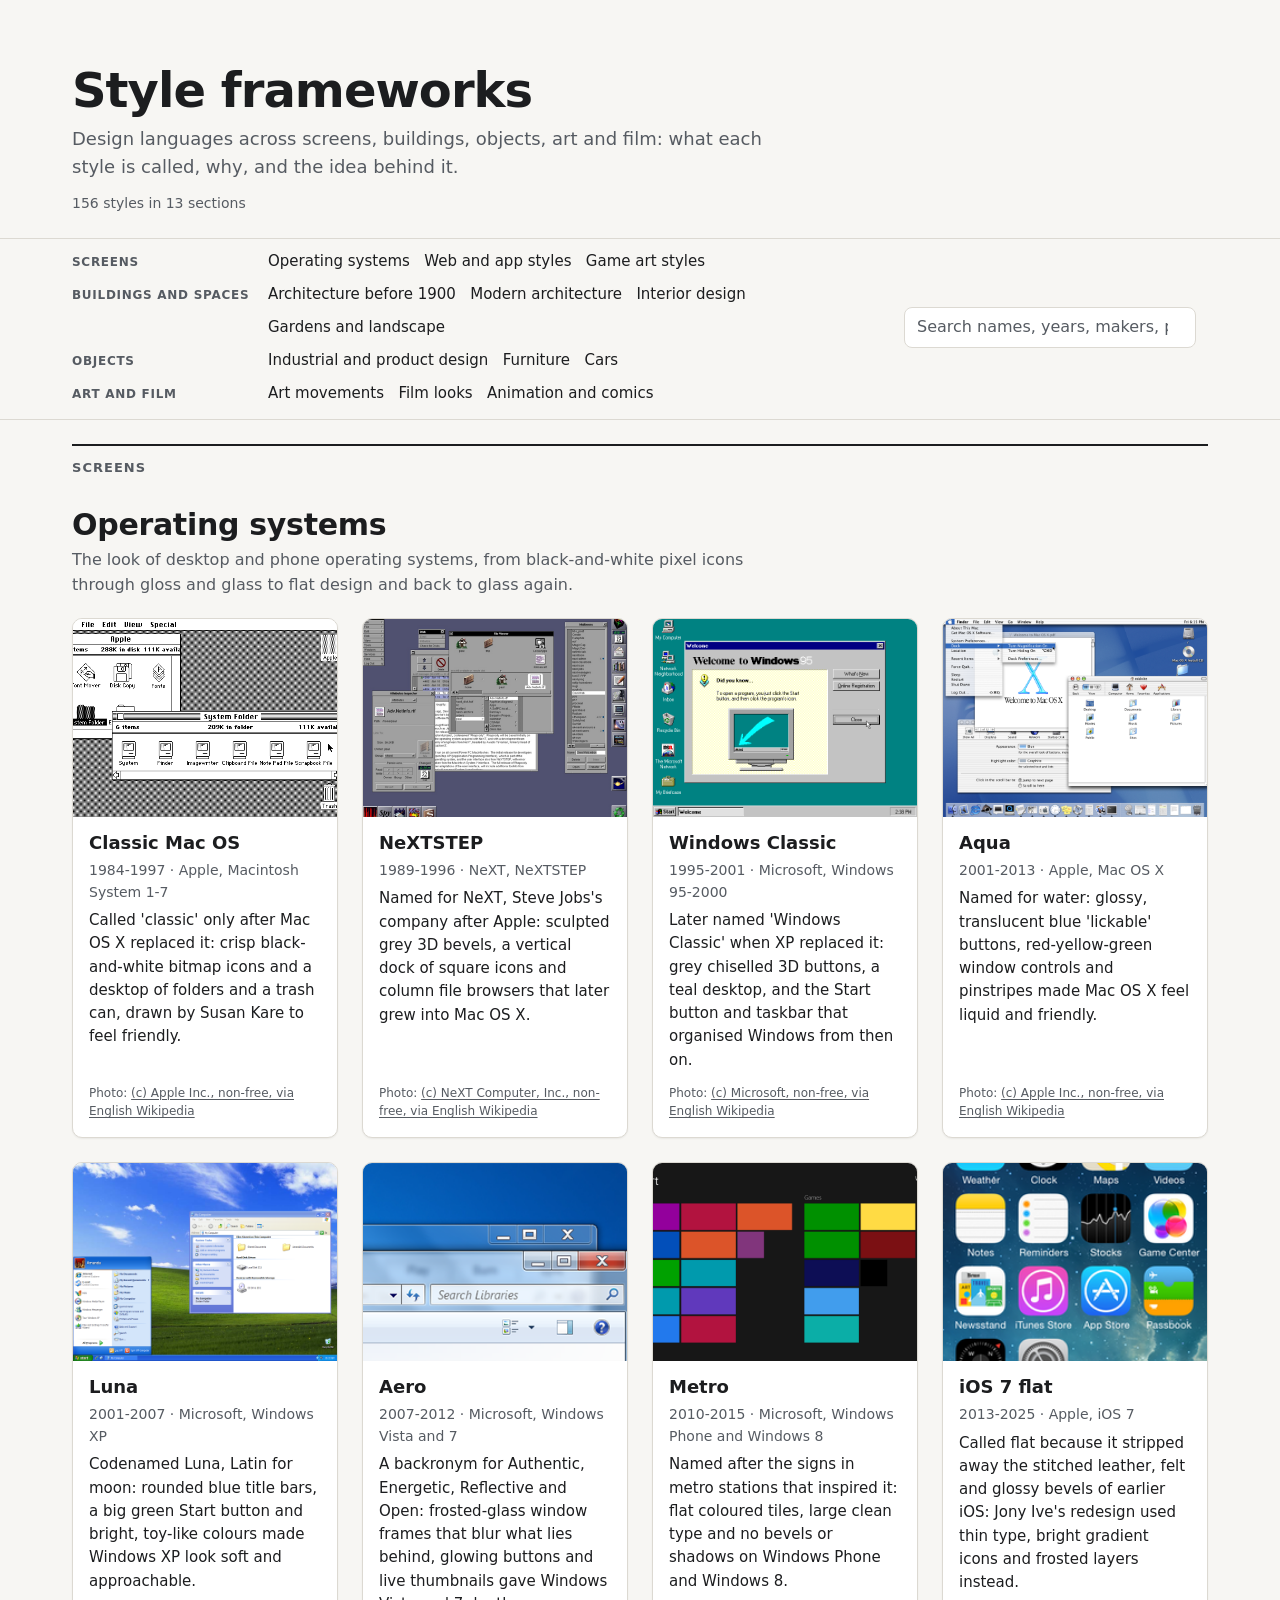
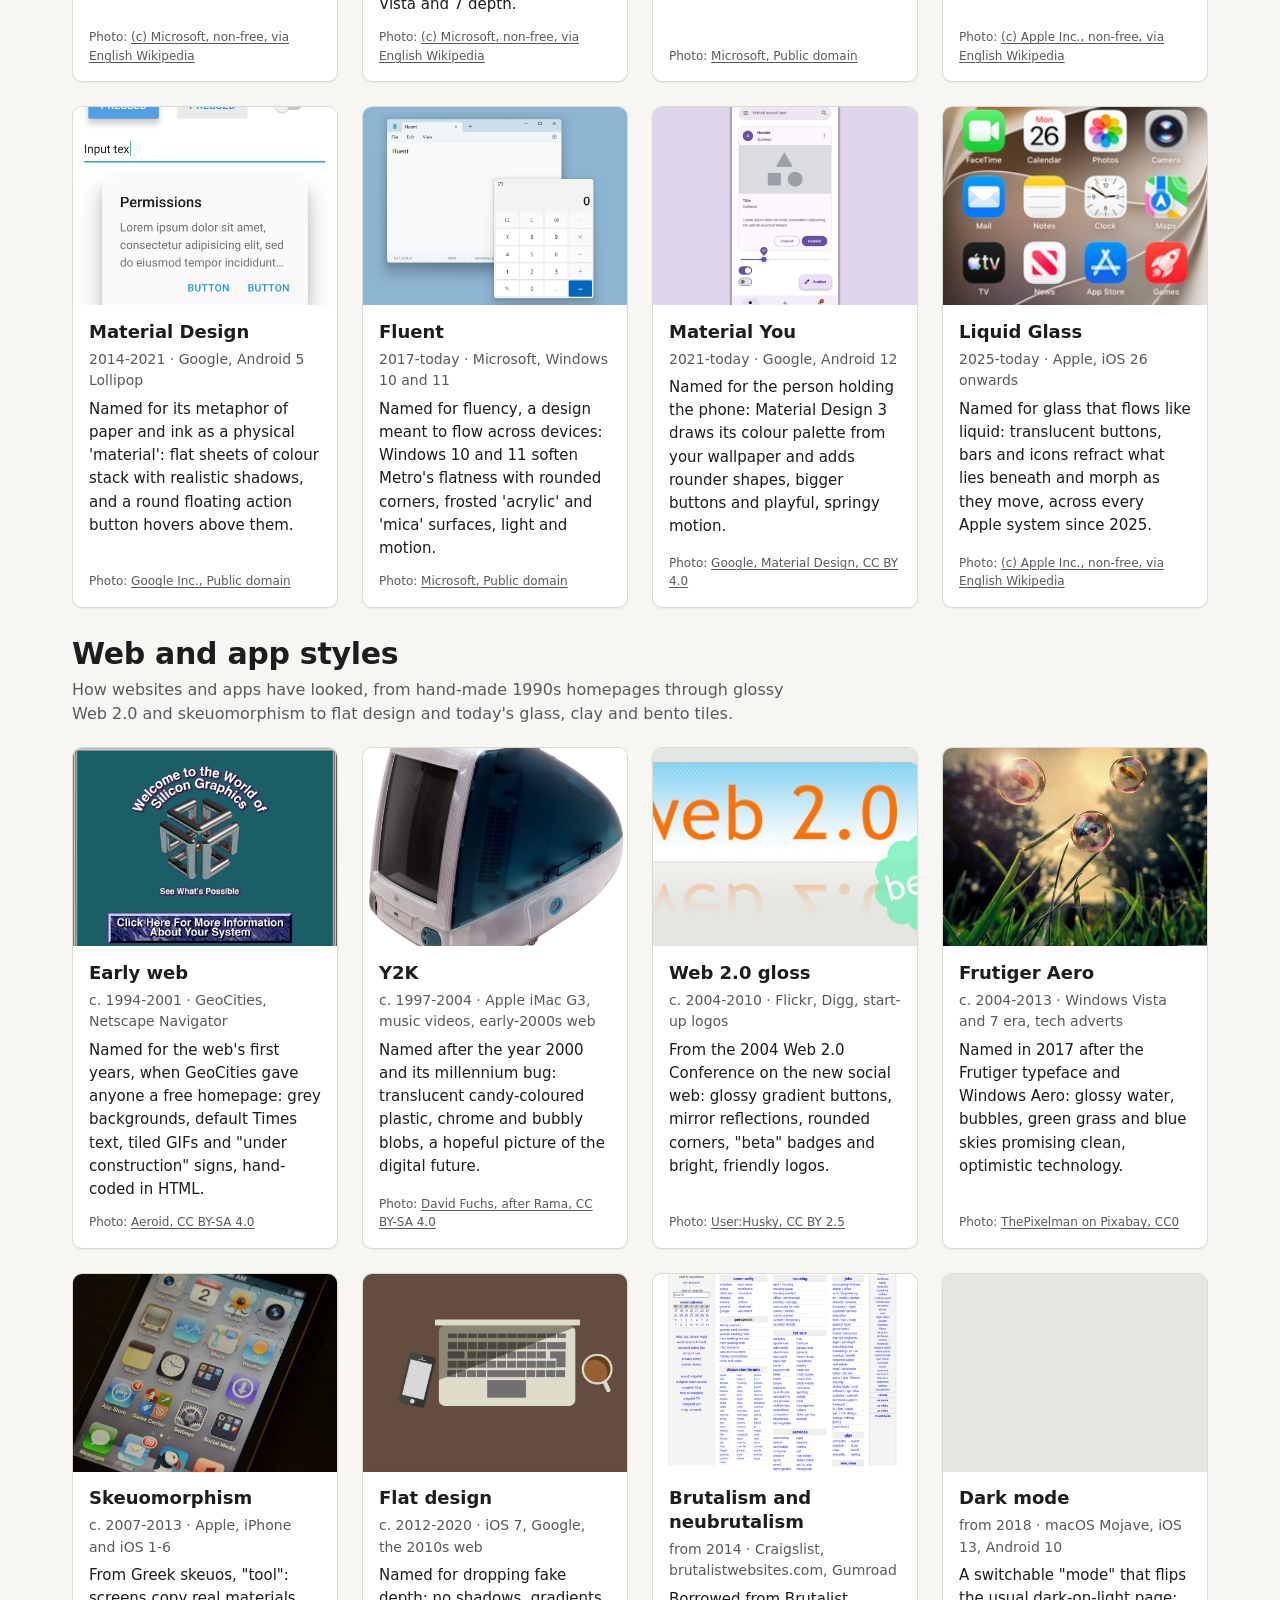
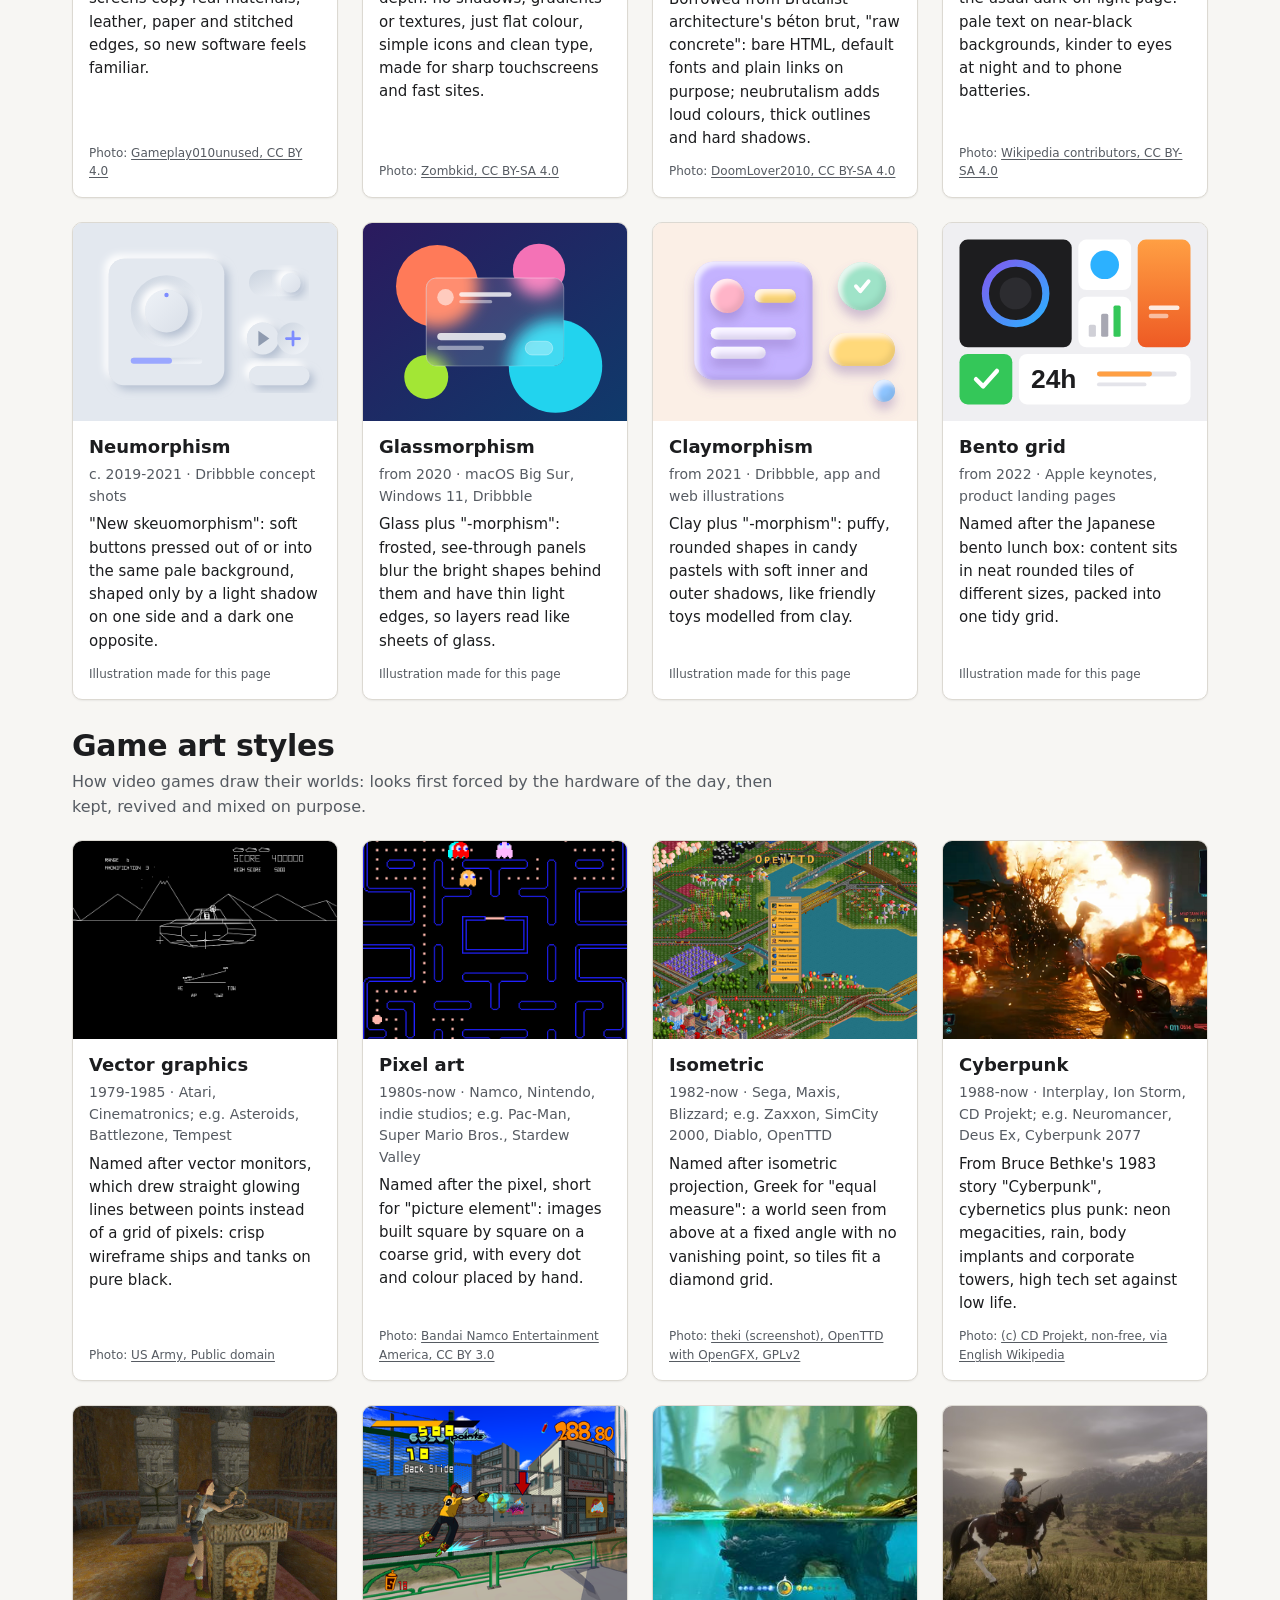
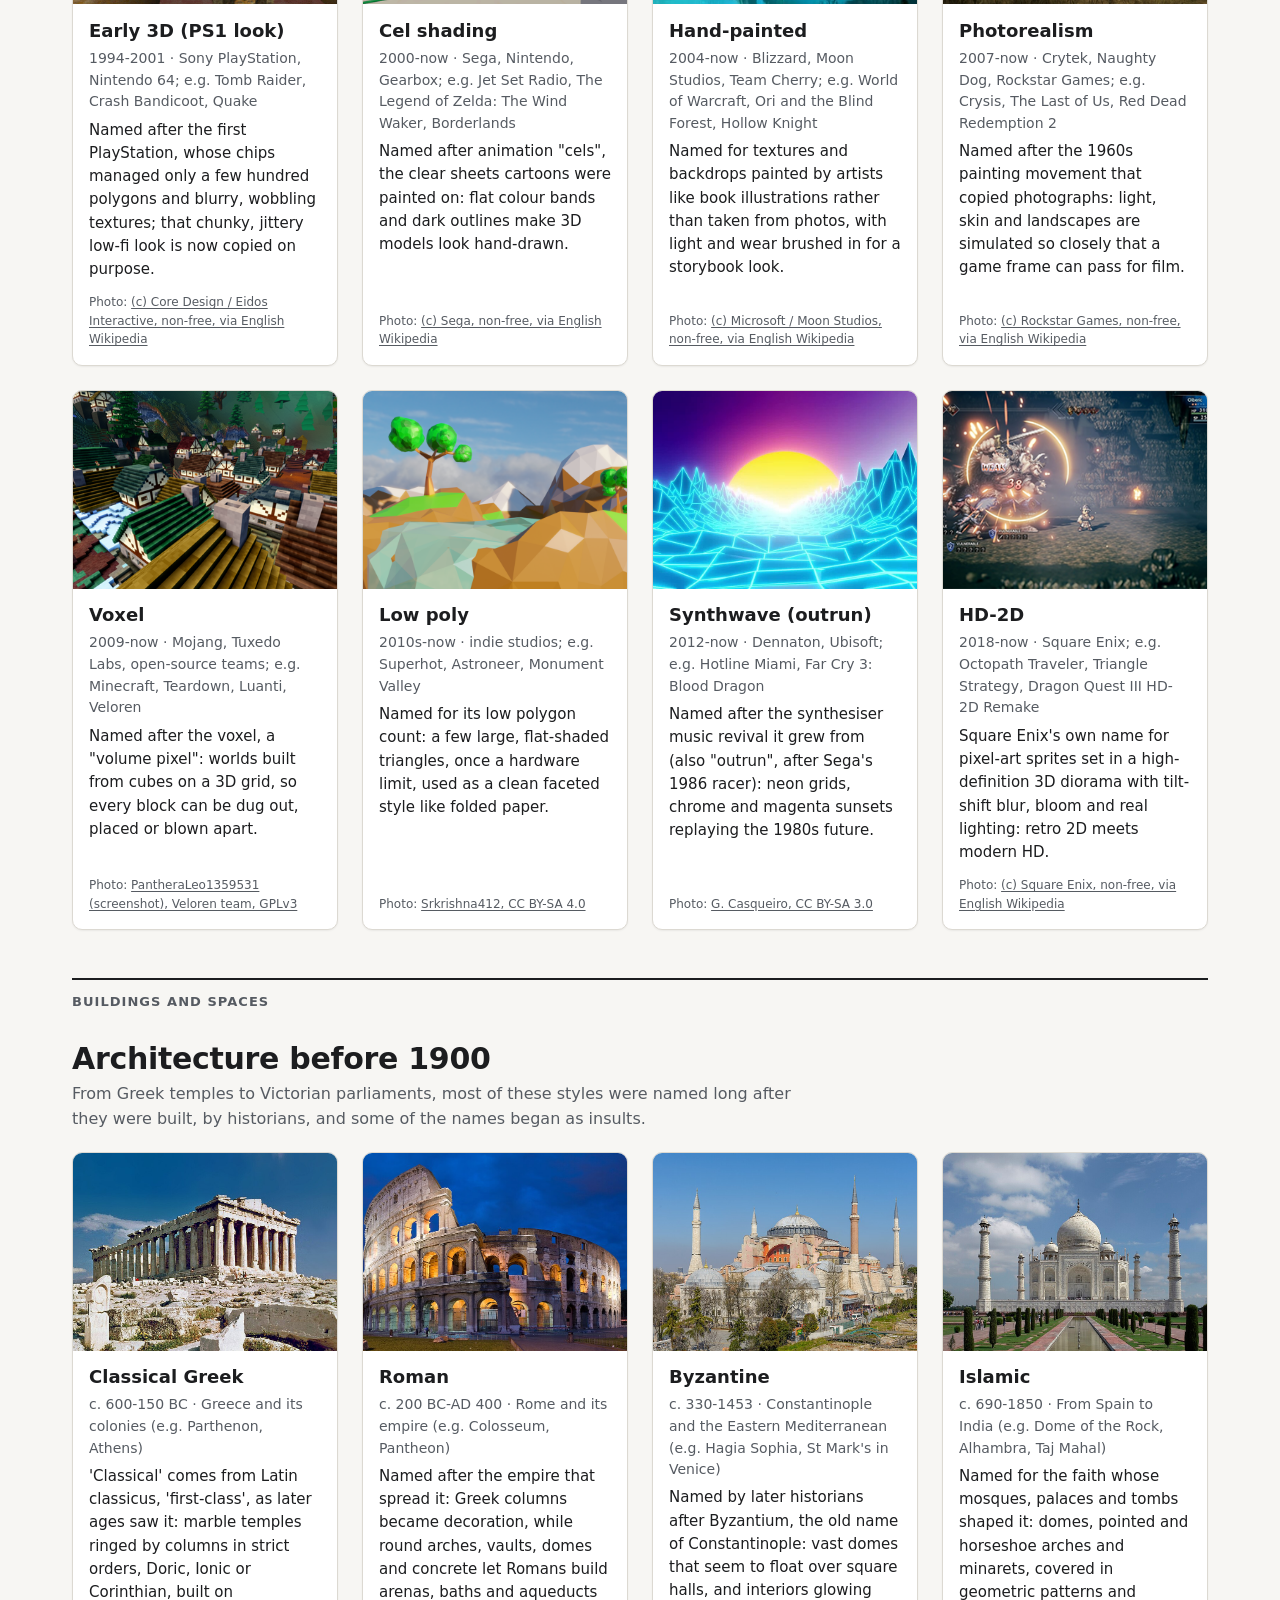
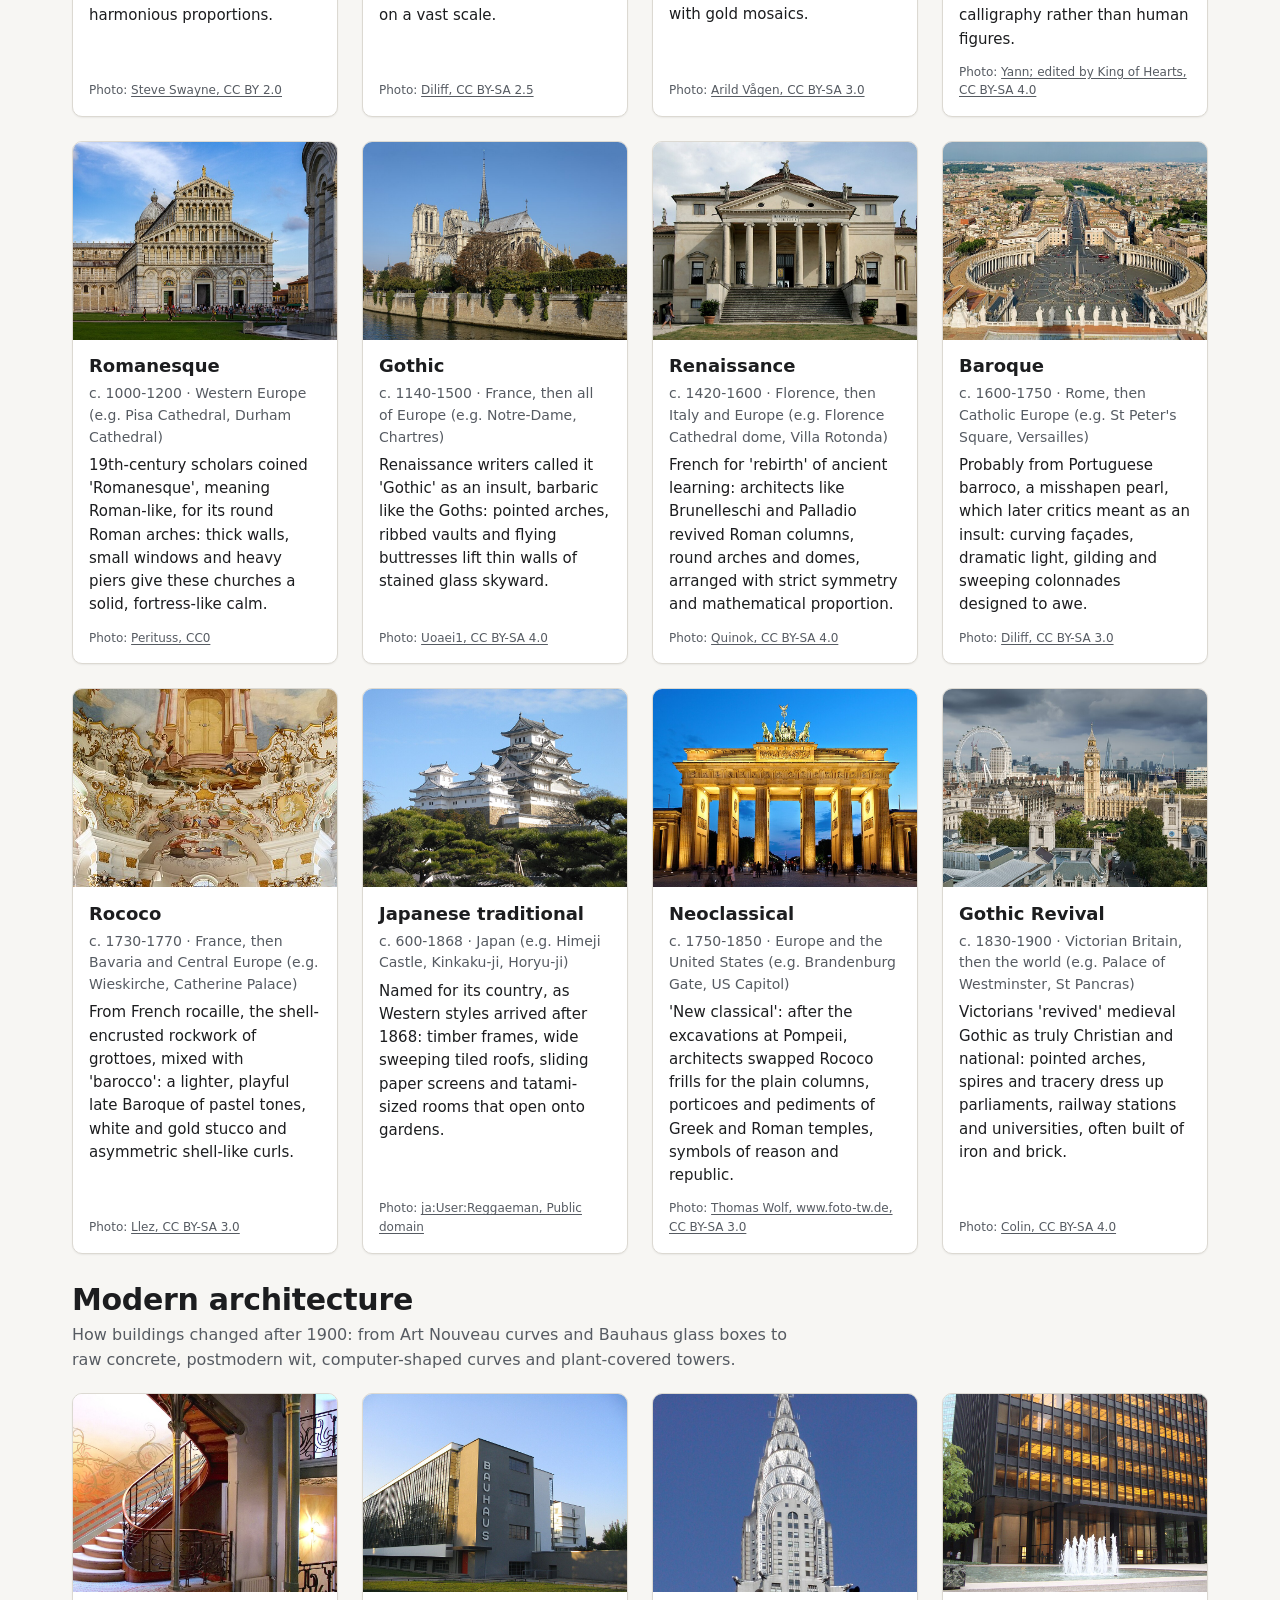
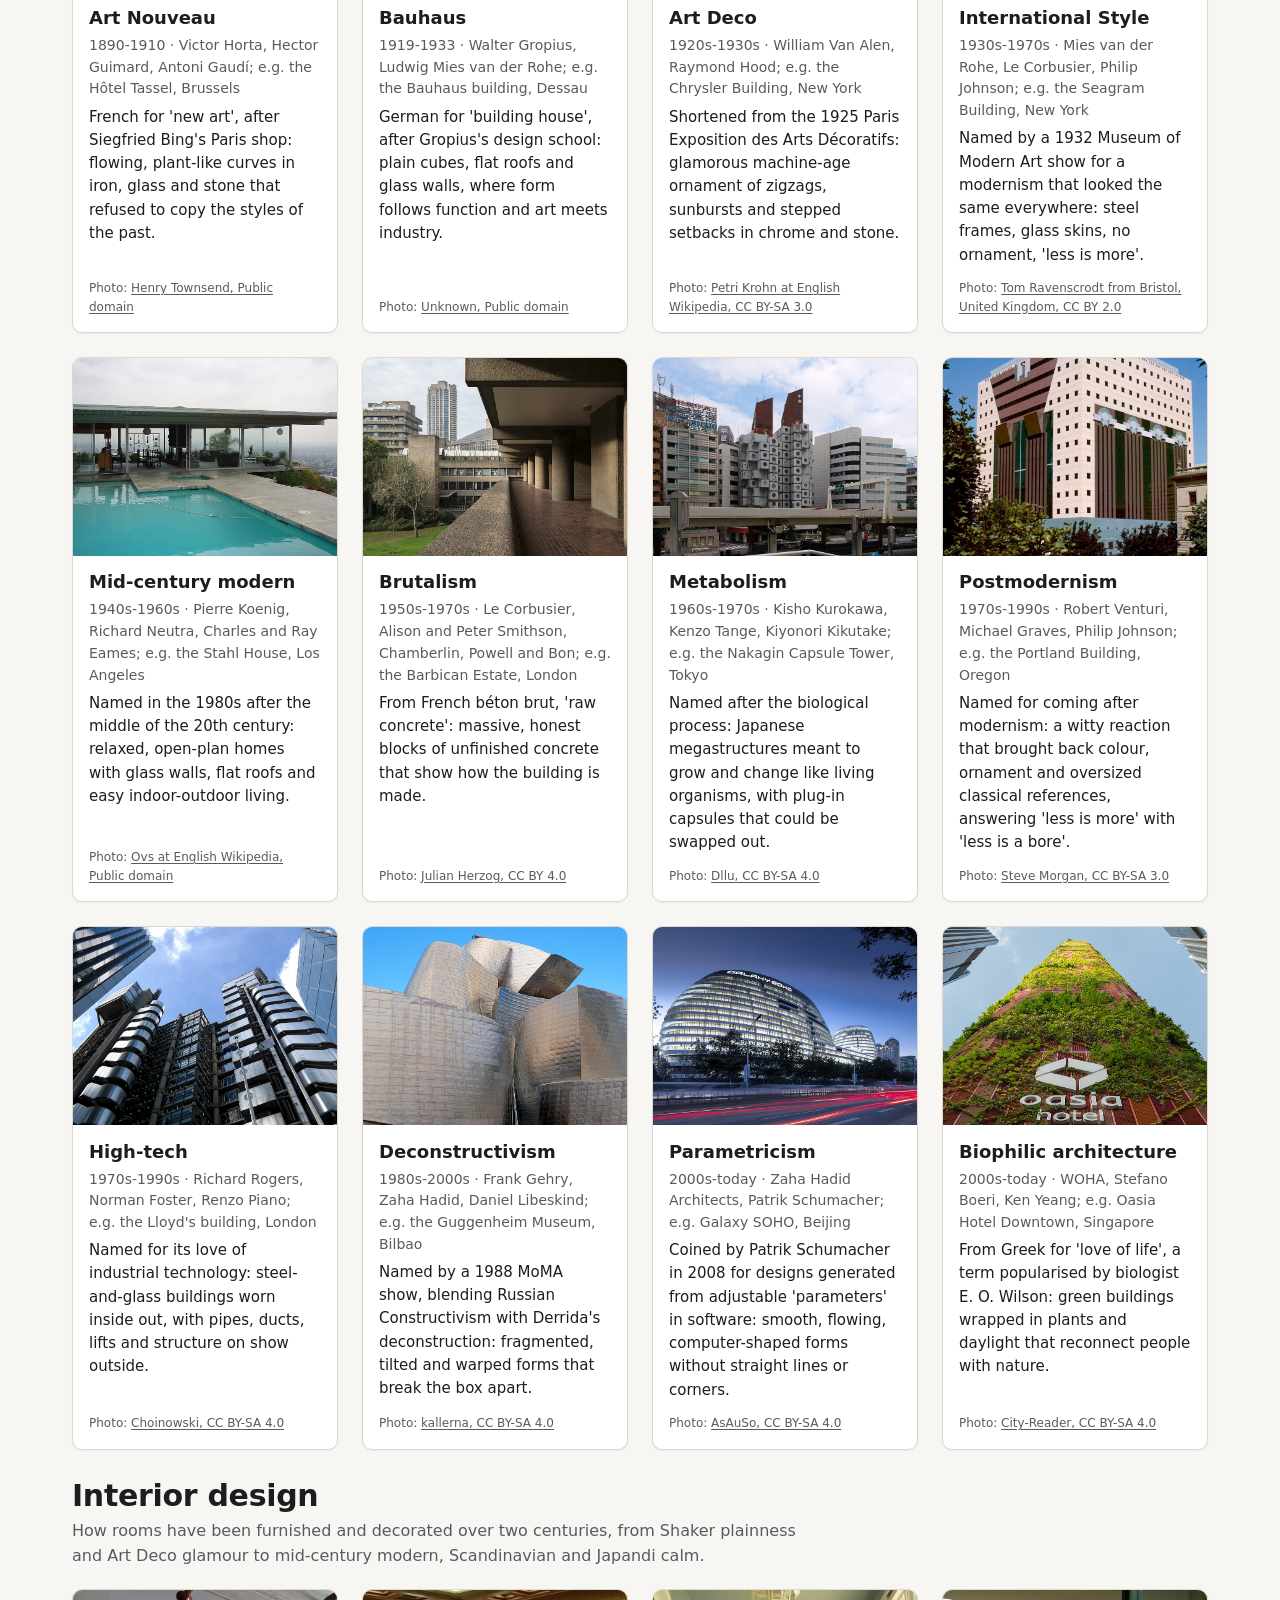
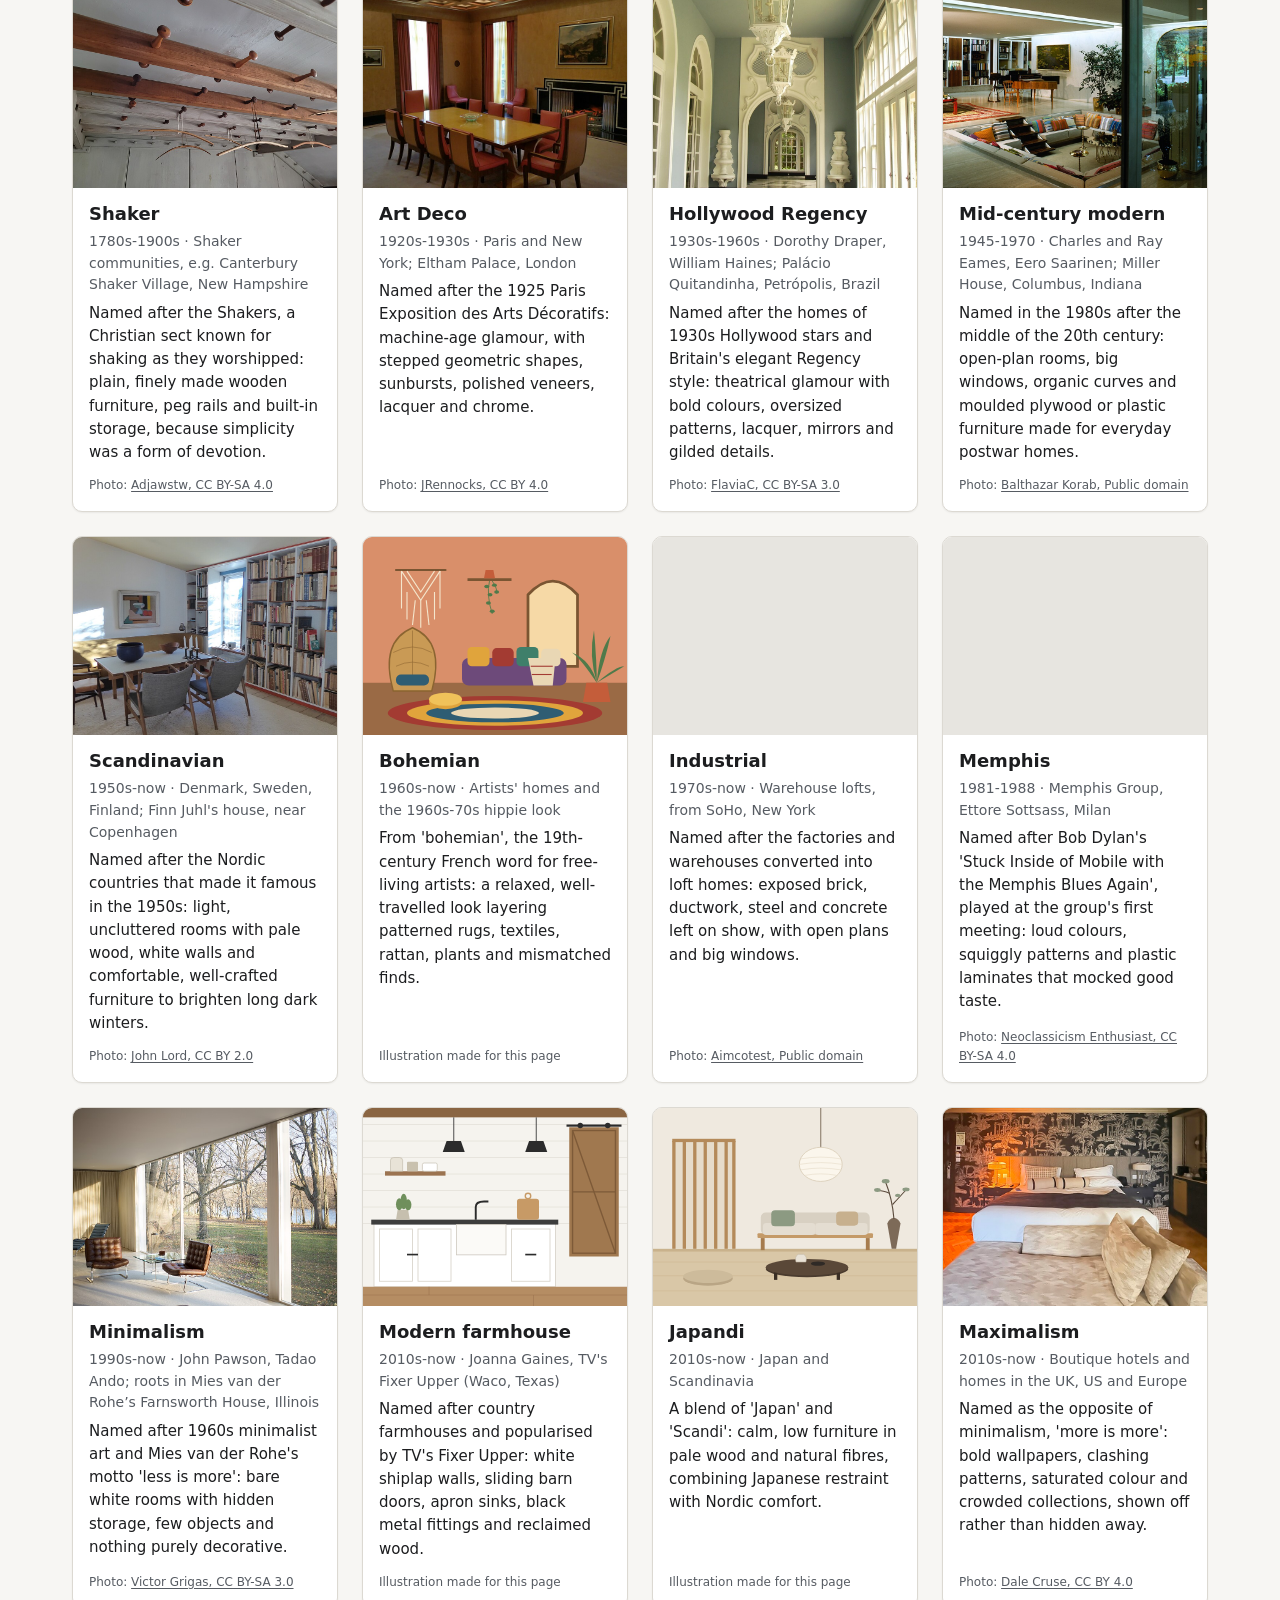
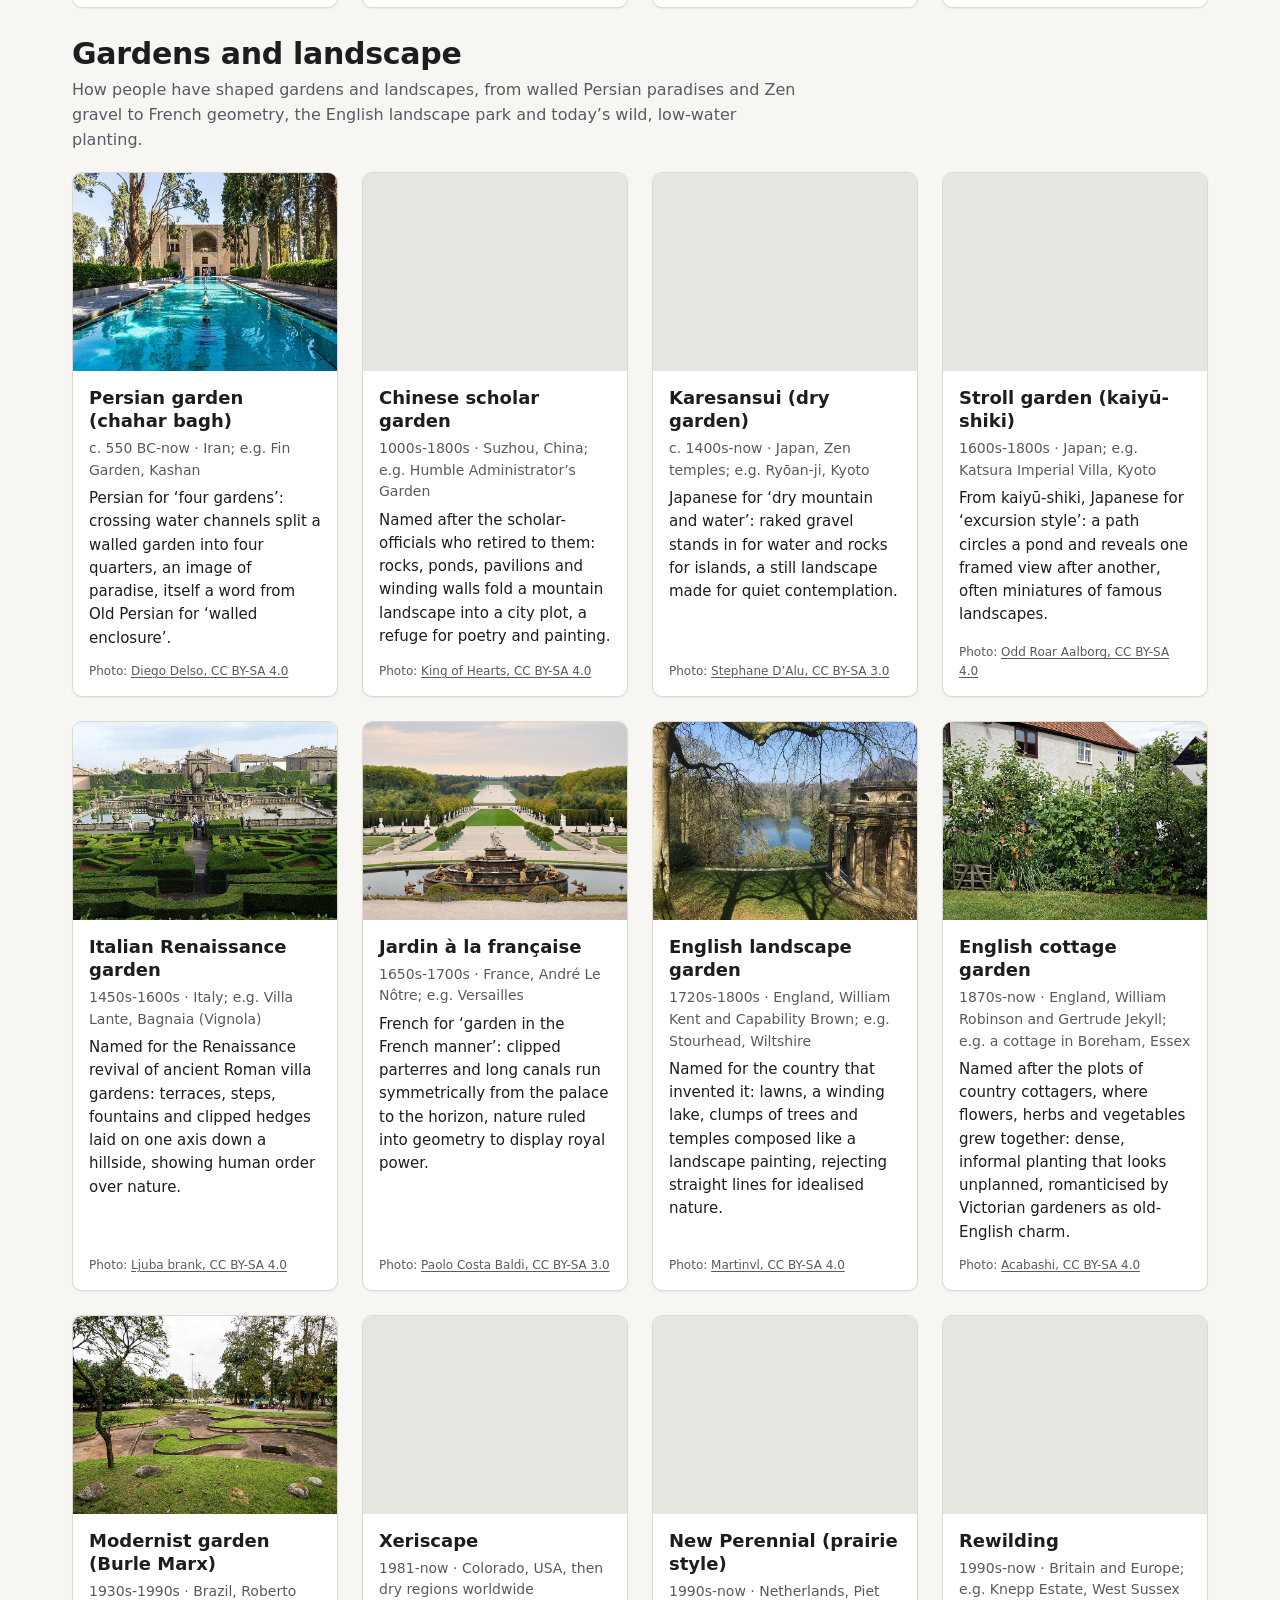
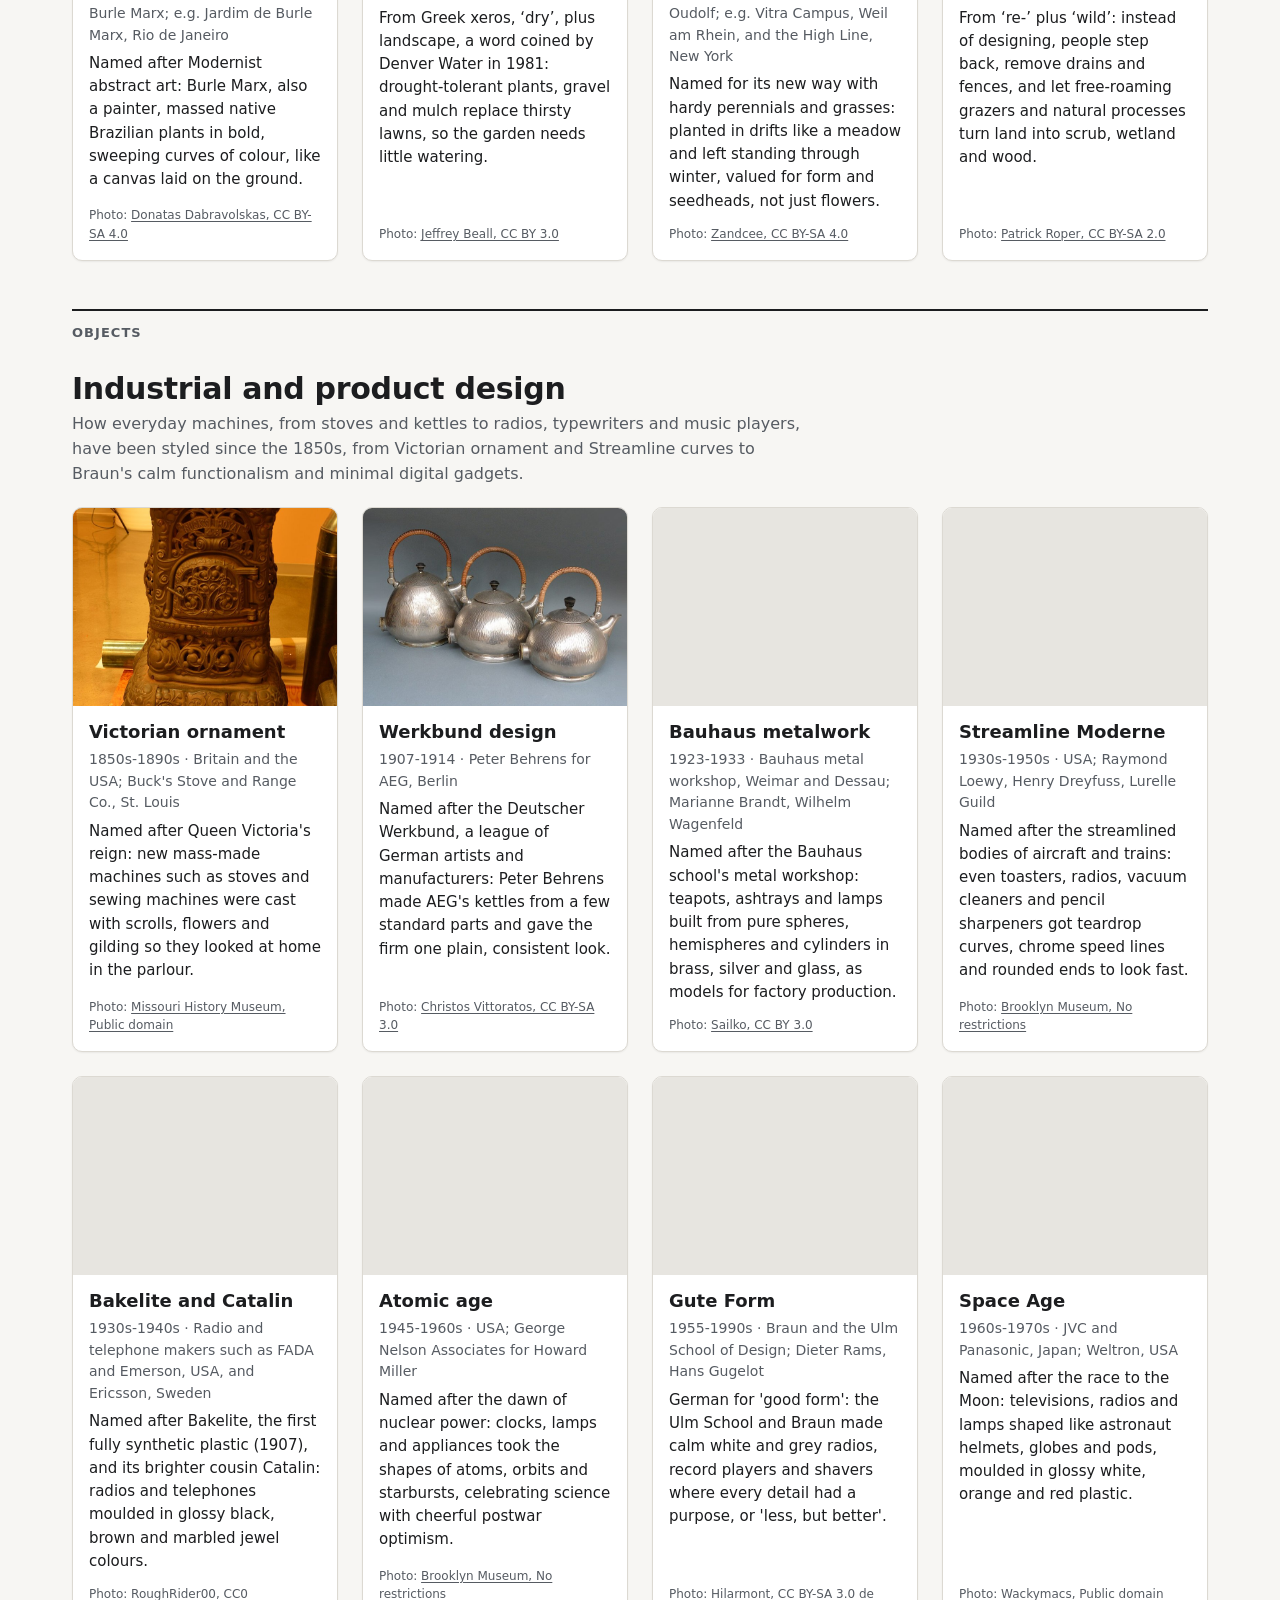
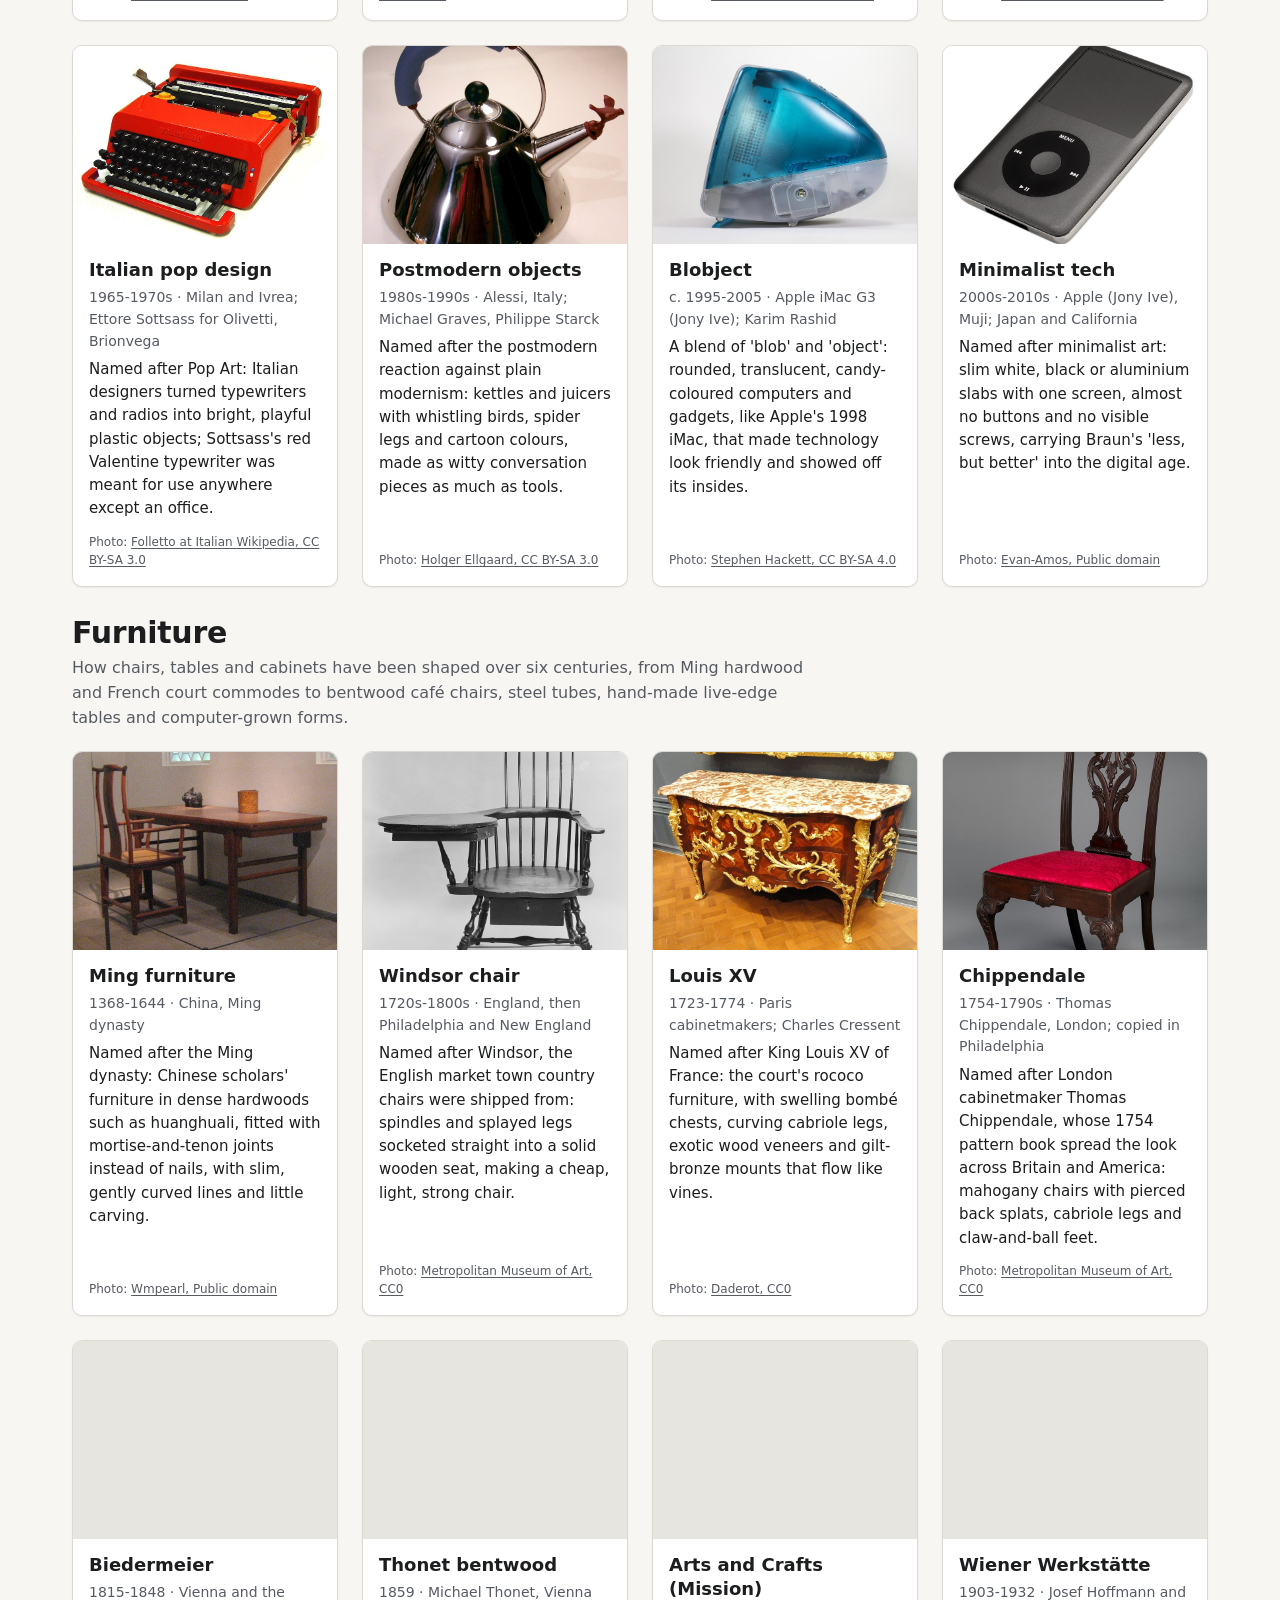
==== index.html @ 6f3d4507 "Set up the design framework site for GitHub Pages Rename the page to index.html, fix paths left over" ====
<!doctype html>
<!--
  Style frameworks: the Design framework site, showing design styles and design
  languages across screens, buildings, objects, art and film (what each is called,
  why, and the idea). A static page with no build; it also works from file://.

  - Sections: data/<id>.js (format documented at the top of style-frameworks.js)
  - Images:   img/<id>/
  - Helper:   tools/get_image.py (search and download Wikimedia images)
-->
<html lang="en">
<head>
  <meta charset="utf-8">
  <meta name="viewport" content="width=device-width, initial-scale=1">
  <meta name="color-scheme" content="light dark">
  <meta name="robots" content="noindex">
  <title>Style frameworks</title>
  <link rel="icon" href="data:,">
  <link rel="stylesheet" href="style-frameworks.css">
</head>
<body>
  <a class="skip" href="#main">Skip to the styles</a>

  <header class="page-head wrap">
    <h1>Style frameworks</h1>
    <p class="intro">Design languages across screens, buildings, objects, art and film: what each style is called, why, and the idea behind it.</p>
    <p class="count" id="count">Loading styles…</p>
  </header>

  <div class="bar" id="bar">
    <div class="bar-inner wrap">
      <nav class="menu" id="menu" aria-label="Sections"></nav>
      <div class="search" role="search">
        <label class="visually-hidden" for="q">Search styles</label>
        <input type="search" id="q" placeholder="Search names, years, makers, places…" autocomplete="off" spellcheck="false">
        <output id="matches" for="q" aria-live="polite"></output>
      </div>
    </div>
  </div>

  <main id="main" class="wrap" tabindex="-1">
    <noscript><p class="note">This page needs JavaScript to show the styles.</p></noscript>
  </main>

  <footer class="page-foot wrap">
    <p>Photos come from Wikimedia Commons and English Wikipedia and are credited on each card. Non-free screenshots are used here for research only.</p>
  </footer>

  <dialog class="viewer" id="viewer" aria-labelledby="viewer-caption">
    <button type="button" class="viewer-close" id="viewer-close" aria-label="Close">&times;</button>
    <figure>
      <img id="viewer-img" alt="">
      <figcaption>
        <p id="viewer-caption"></p>
        <div id="viewer-credit"></div>
      </figcaption>
    </figure>
  </dialog>

  <!-- One file per section (plain script tags, so the page also works from file://). -->
  <script src="data/os.js"></script>
  <script src="data/web.js"></script>
  <script src="data/games.js"></script>
  <script src="data/architecture-historic.js"></script>
  <script src="data/architecture-modern.js"></script>
  <script src="data/interiors.js"></script>
  <script src="data/gardens.js"></script>
  <script src="data/products.js"></script>
  <script src="data/furniture.js"></script>
  <script src="data/cars.js"></script>
  <script src="data/art.js"></script>
  <script src="data/film.js"></script>
  <script src="data/animation.js"></script>
  <script src="style-frameworks.js"></script>
</body>
</html>
---- style-frameworks.css ----
/* Style frameworks: styles for the Design framework site (index.html). */

:root {
  color-scheme: light dark;
  --bg: #f7f6f3;
  --surface: #ffffff;
  --text: #1c1d1f;
  --muted: #565b62;
  --border: #dcd9d2;
  --rule: #1c1d1f;
  --accent: #1d5ba8;
  --focus: #1d5ba8;
  --tile: #e7e5e0;
  --tile-text: #4b5057;
  --bar-bg: rgb(247 246 243 / 0.95);
  --backdrop: rgb(0 0 0 / 0.72);
  --shadow: 0 1px 2px rgb(0 0 0 / 0.06);
  --radius: 10px;
  --max: 75rem;
  --gutter: 1rem;
  --font: system-ui, -apple-system, "Segoe UI", Roboto, "Helvetica Neue", Arial, sans-serif;
}

@media (prefers-color-scheme: dark) {
  :root {
    --bg: #131416;
    --surface: #1c1e21;
    --text: #ecebe7;
    --muted: #a8adb4;
    --border: #33363b;
    --rule: #ecebe7;
    --accent: #8fb9f0;
    --focus: #8fb9f0;
    --tile: #2a2d31;
    --tile-text: #c3c7cc;
    --bar-bg: rgb(19 20 22 / 0.95);
    --backdrop: rgb(0 0 0 / 0.8);
    --shadow: none;
  }
}

@media (min-width: 40rem) {
  :root { --gutter: 2rem; }
}

*, *::before, *::after { box-sizing: border-box; }
[hidden] { display: none !important; }

html { -webkit-text-size-adjust: 100%; text-size-adjust: 100%; }

body {
  margin: 0;
  background: var(--bg);
  color: var(--text);
  font: 1rem/1.55 var(--font);
}

img { max-width: 100%; }

a { color: var(--accent); text-underline-offset: 0.15em; }

:focus-visible {
  outline: 3px solid var(--focus);
  outline-offset: 2px;
}

.visually-hidden {
  position: absolute;
  width: 1px;
  height: 1px;
  overflow: hidden;
  clip-path: inset(50%);
  white-space: nowrap;
}

.skip {
  position: absolute;
  left: var(--gutter);
  top: -4rem;
  z-index: 20;
  padding: 0.5rem 0.75rem;
  background: var(--surface);
  border: 1px solid var(--border);
  border-radius: 6px;
}
.skip:focus { top: 0.5rem; }

.wrap {
  max-width: var(--max);
  margin-inline: auto;
  padding-inline: var(--gutter);
}

/* Header */

.page-head { padding-block: clamp(2rem, 6vw, 4rem) 1.5rem; }

.page-head h1 {
  margin: 0 0 0.5rem;
  font-size: clamp(2rem, 5vw, 3rem);
  line-height: 1.1;
  letter-spacing: -0.02em;
}

.intro {
  max-width: 40em;
  margin: 0 0 0.75rem;
  font-size: 1.125rem;
  color: var(--muted);
}

.count {
  margin: 0;
  font-size: 0.875rem;
  color: var(--muted);
  font-variant-numeric: tabular-nums;
}

/* Sticky bar: menu + search */

.bar {
  position: sticky;
  top: 0;
  z-index: 10;
  background: var(--bar-bg);
  border-block: 1px solid var(--border);
}

.bar-inner {
  display: flex;
  flex-wrap: wrap;
  align-items: center;
  gap: 0.35rem 2rem;
  padding-block: 0.4rem 0.6rem;
}

/* Phones: one row that scrolls sideways inside itself. */
.menu {
  flex: 1 1 100%;
  min-width: 0;
  display: flex;
  gap: 1.5rem;
  overflow-x: auto;
  white-space: nowrap;
  scrollbar-width: thin;
}

.menu-group {
  display: flex;
  align-items: baseline;
  gap: 0.75rem;
  flex: none;
}

.menu-label {
  font-size: 0.75rem;
  font-weight: 650;
  letter-spacing: 0.06em;
  text-transform: uppercase;
  color: var(--muted);
}

.menu ul {
  display: flex;
  gap: 0 0.9rem;
  margin: 0;
  padding: 0;
  list-style: none;
}

.menu a {
  display: inline-block;
  padding-block: 0.3rem;
  color: var(--text);
  text-decoration: none;
  font-size: 0.9375rem;
}
.menu a:hover { color: var(--accent); text-decoration: underline; }

.search {
  flex: 1 1 100%;
  display: flex;
  align-items: center;
  gap: 0.75rem;
}

.search input {
  flex: 1 1 auto;
  min-width: 0;
  max-width: 28rem;
  padding: 0.45rem 0.75rem;
  font: inherit;
  color: var(--text);
  background: var(--surface);
  border: 1px solid var(--border);
  border-radius: 8px;
}
.search input::placeholder { color: var(--muted); opacity: 1; }

#matches {
  font-size: 0.875rem;
  color: var(--muted);
  white-space: nowrap;
  font-variant-numeric: tabular-nums;
}

/* Wide screens: groups stacked on the left, search on the right. */
@media (min-width: 64rem) {
  .bar-inner { flex-wrap: nowrap; }
  .menu {
    flex: 1 1 auto;
    flex-direction: column;
    gap: 0;
    overflow: visible;
    white-space: normal;
  }
  .menu-group {
    display: grid;
    grid-template-columns: 11.5rem 1fr;
    flex: initial;
  }
  .menu ul { flex-wrap: wrap; }
  .search { flex: 0 0 19rem; }
}

/* Sections */

main { padding-bottom: 4rem; }
main:focus { outline: none; }

.group-title {
  margin: 3rem 0 0;
  padding-top: 0.75rem;
  border-top: 2px solid var(--rule);
  font-size: 0.8125rem;
  font-weight: 700;
  letter-spacing: 0.08em;
  text-transform: uppercase;
  color: var(--muted);
}
.group-title:first-of-type { margin-top: 1.5rem; }

.section {
  padding-top: 1.75rem;
  scroll-margin-top: calc(var(--bar-h, 6rem) + 0.5rem);
}

.section h2 {
  margin: 0 0 0.35rem;
  font-size: clamp(1.5rem, 3vw, 1.875rem);
  line-height: 1.2;
  letter-spacing: -0.01em;
}

.section-intro {
  max-width: 46em;
  margin: 0 0 1.25rem;
  color: var(--muted);
}

.grid {
  display: grid;
  grid-template-columns: repeat(auto-fill, minmax(min(100%, 16.5rem), 1fr));
  gap: 1.5rem;
}

.note {
  margin: 0;
  padding: 1rem 1.25rem;
  border: 1px dashed var(--border);
  border-radius: var(--radius);
  color: var(--muted);
}
.grid + .note { margin-top: 0; }

/* Footer */

.page-foot {
  padding-block: 1.5rem 3rem;
  border-top: 1px solid var(--border);
}
.page-foot p {
  max-width: 40em;
  margin: 0;
  font-size: 0.875rem;
  color: var(--muted);
}

/* Cards */

.card {
  display: flex;
  flex-direction: column;
  min-width: 0;
  background: var(--surface);
  border: 1px solid var(--border);
  border-radius: var(--radius);
  box-shadow: var(--shadow);
}

.photo,
.placeholder {
  display: block;
  width: 100%;
  aspect-ratio: 4 / 3;
  overflow: hidden;
  border-radius: calc(var(--radius) - 1px) calc(var(--radius) - 1px) 0 0;
  background: var(--tile);
}

.photo {
  padding: 0;
  border: 0;
  cursor: zoom-in;
}

.photo img {
  display: block;
  width: 100%;
  height: 100%;
  object-fit: cover;
  transition: transform 0.3s ease;
}
.photo:hover img { transform: scale(1.03); }

.placeholder {
  display: grid;
  place-items: center;
  padding: 1rem;
  text-align: center;
  font-size: 1.125rem;
  font-weight: 600;
  color: var(--tile-text);
}

.card-body {
  flex: 1;
  display: flex;
  flex-direction: column;
  gap: 0.35rem;
  padding: 0.9rem 1rem 1rem;
}

.card h3 {
  margin: 0;
  font-size: 1.125rem;
  line-height: 1.3;
}

.meta {
  margin: 0;
  font-size: 0.875rem;
  color: var(--muted);
}

.line {
  margin: 0;
  font-size: 0.9375rem;
}

.credit {
  margin: auto 0 0;
  padding-top: 0.4rem;
  font-size: 0.75rem;
  color: var(--muted);
  overflow-wrap: anywhere;
}
.credit a { color: inherit; }

/* Photo viewer */

.viewer {
  max-width: min(94vw, 75rem);
  max-height: 94vh;
  padding: 0;
  overflow: auto;
  color: var(--text);
  background: var(--surface);
  border: 0;
  border-radius: var(--radius);
  box-shadow: 0 10px 40px rgb(0 0 0 / 0.35);
}
.viewer::backdrop { background: var(--backdrop); }

.viewer figure {
  margin: 0;
  padding: 3.25rem 1rem 1rem;
}

.viewer img {
  display: block;
  width: auto;
  height: auto;
  max-width: 100%;
  max-height: calc(94vh - 10rem);
  margin-inline: auto;
}

.viewer figcaption {
  max-width: 48rem;
  margin-top: 0.75rem;
}
.viewer figcaption p { margin: 0; font-size: 0.9375rem; }
.viewer .credit { margin-top: 0.35rem; }

.viewer-close {
  position: absolute;
  top: 0.5rem;
  right: 0.5rem;
  width: 2.5rem;
  height: 2.5rem;
  padding: 0;
  font: 1.5rem/1 var(--font);
  color: var(--text);
  background: var(--surface);
  border: 1px solid var(--border);
  border-radius: 50%;
  cursor: pointer;
}
.viewer-close:hover { background: var(--tile); }

@media (prefers-reduced-motion: reduce) {
  .photo img { transition: none; }
}
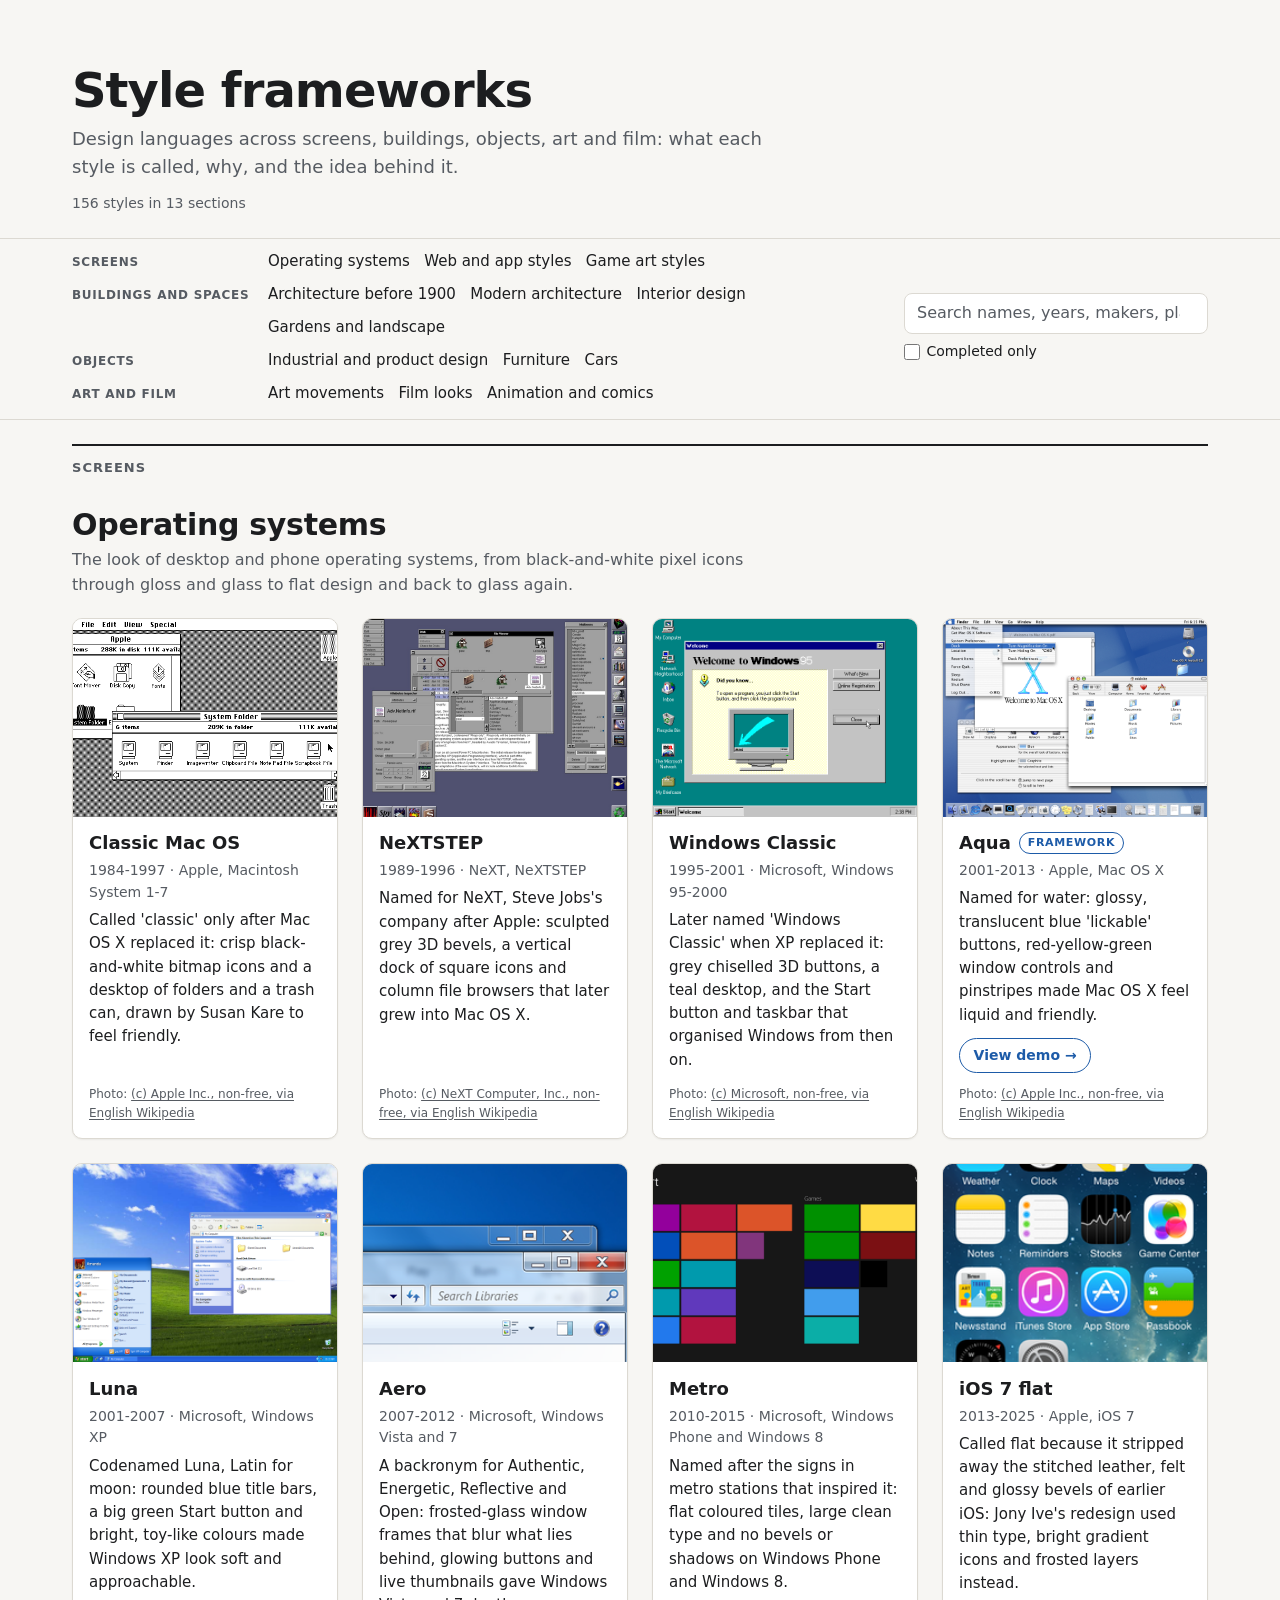
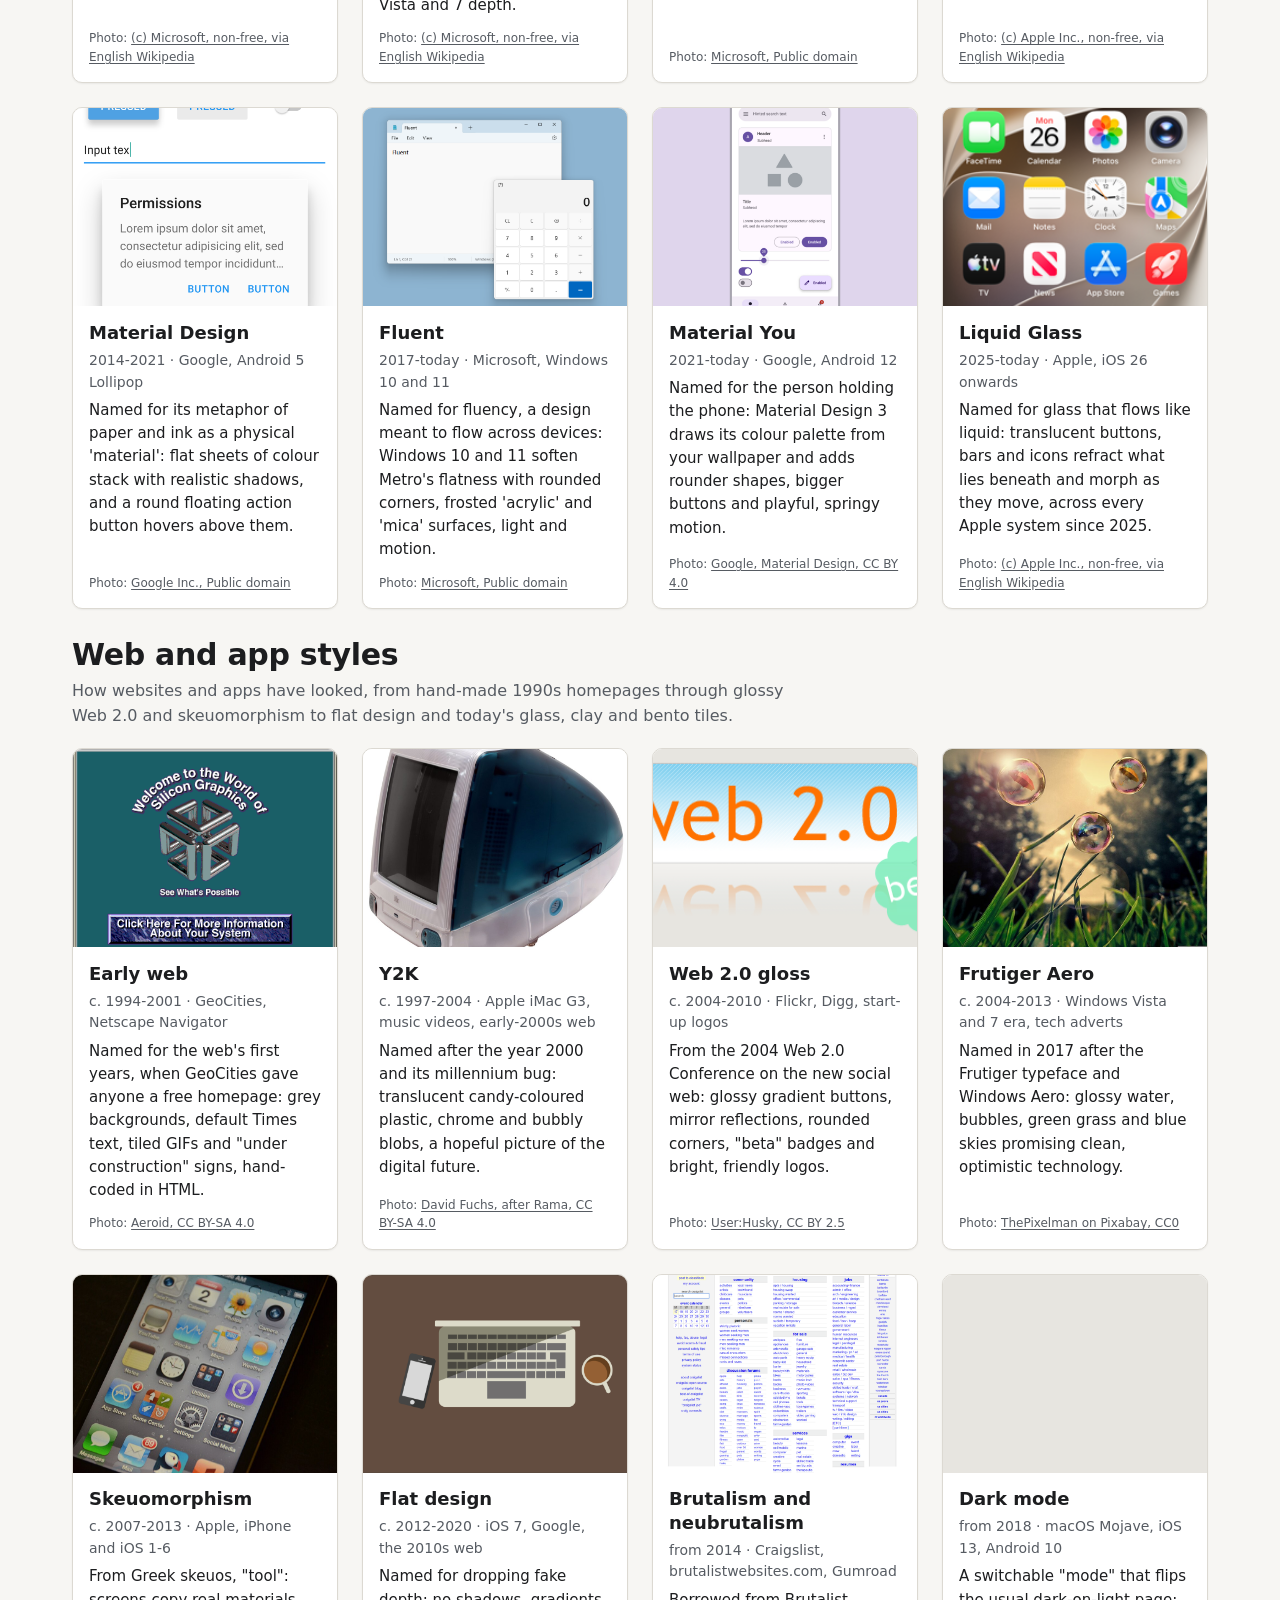
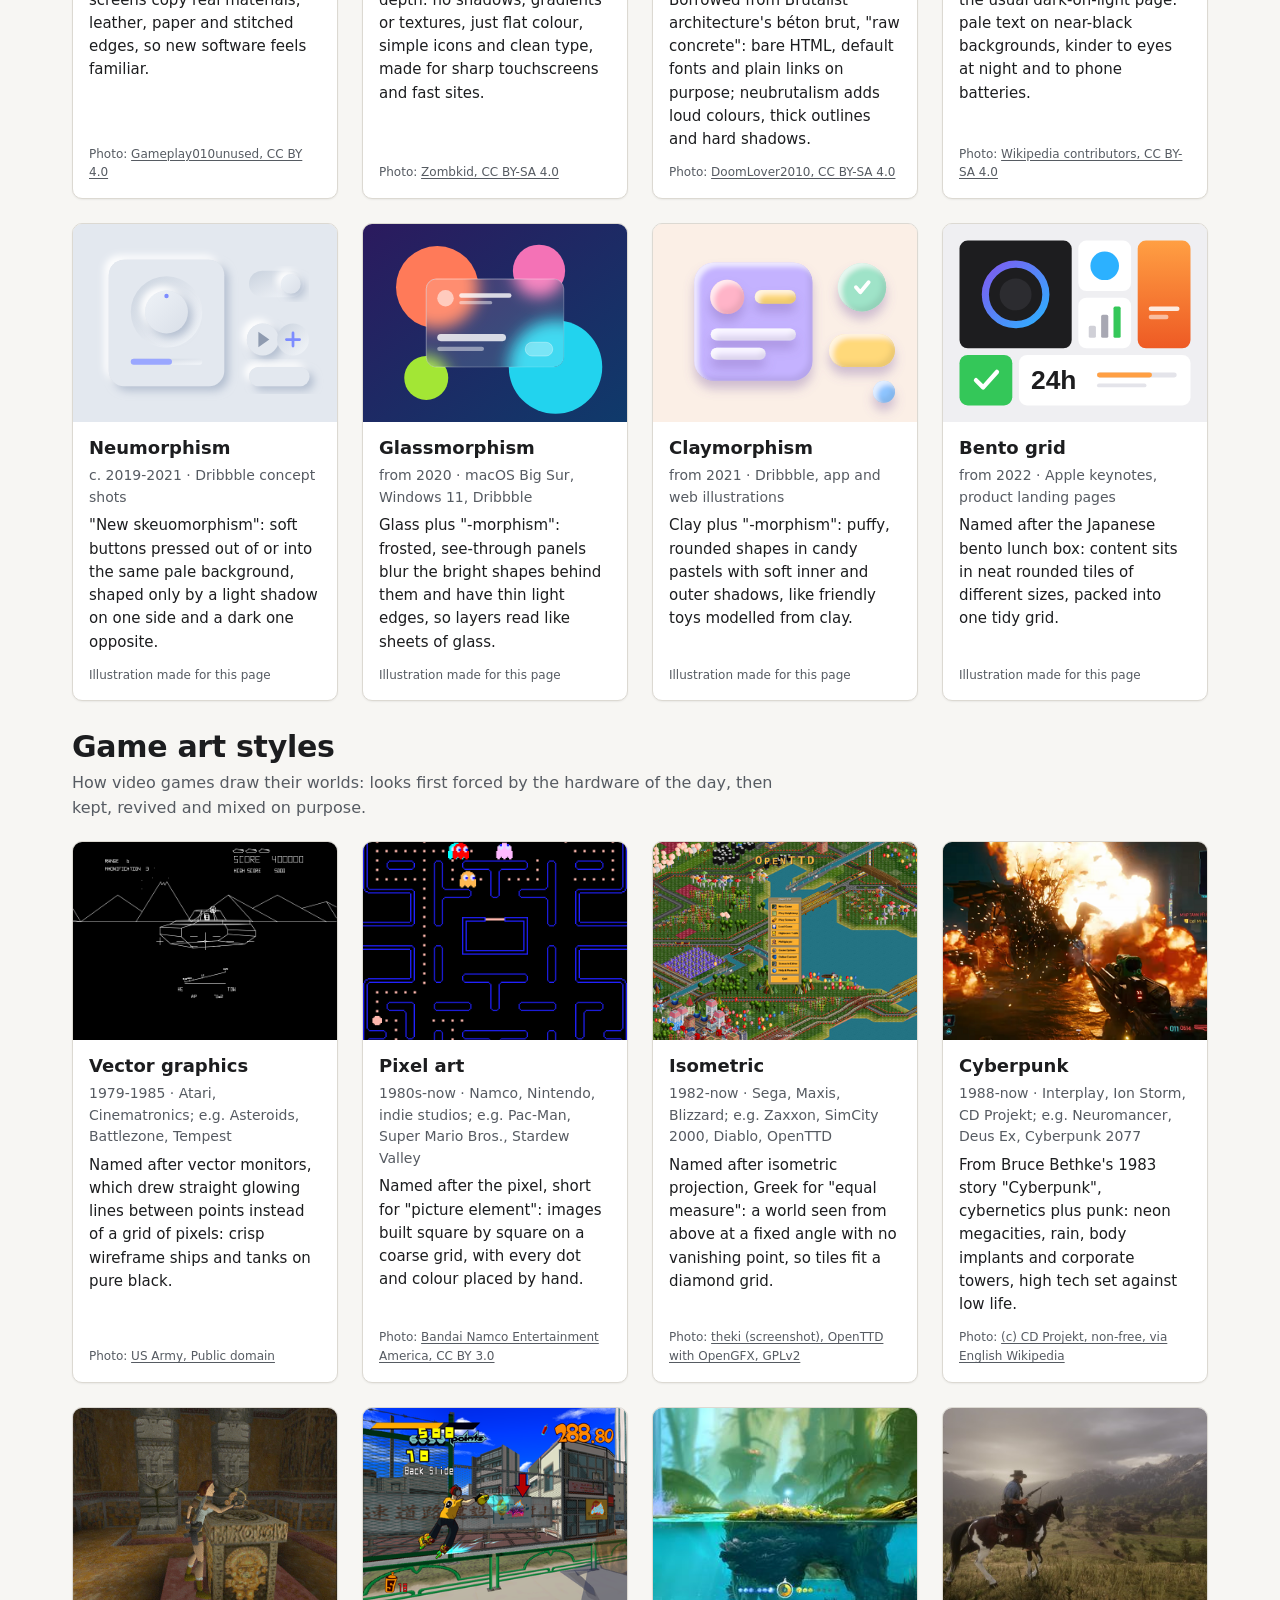
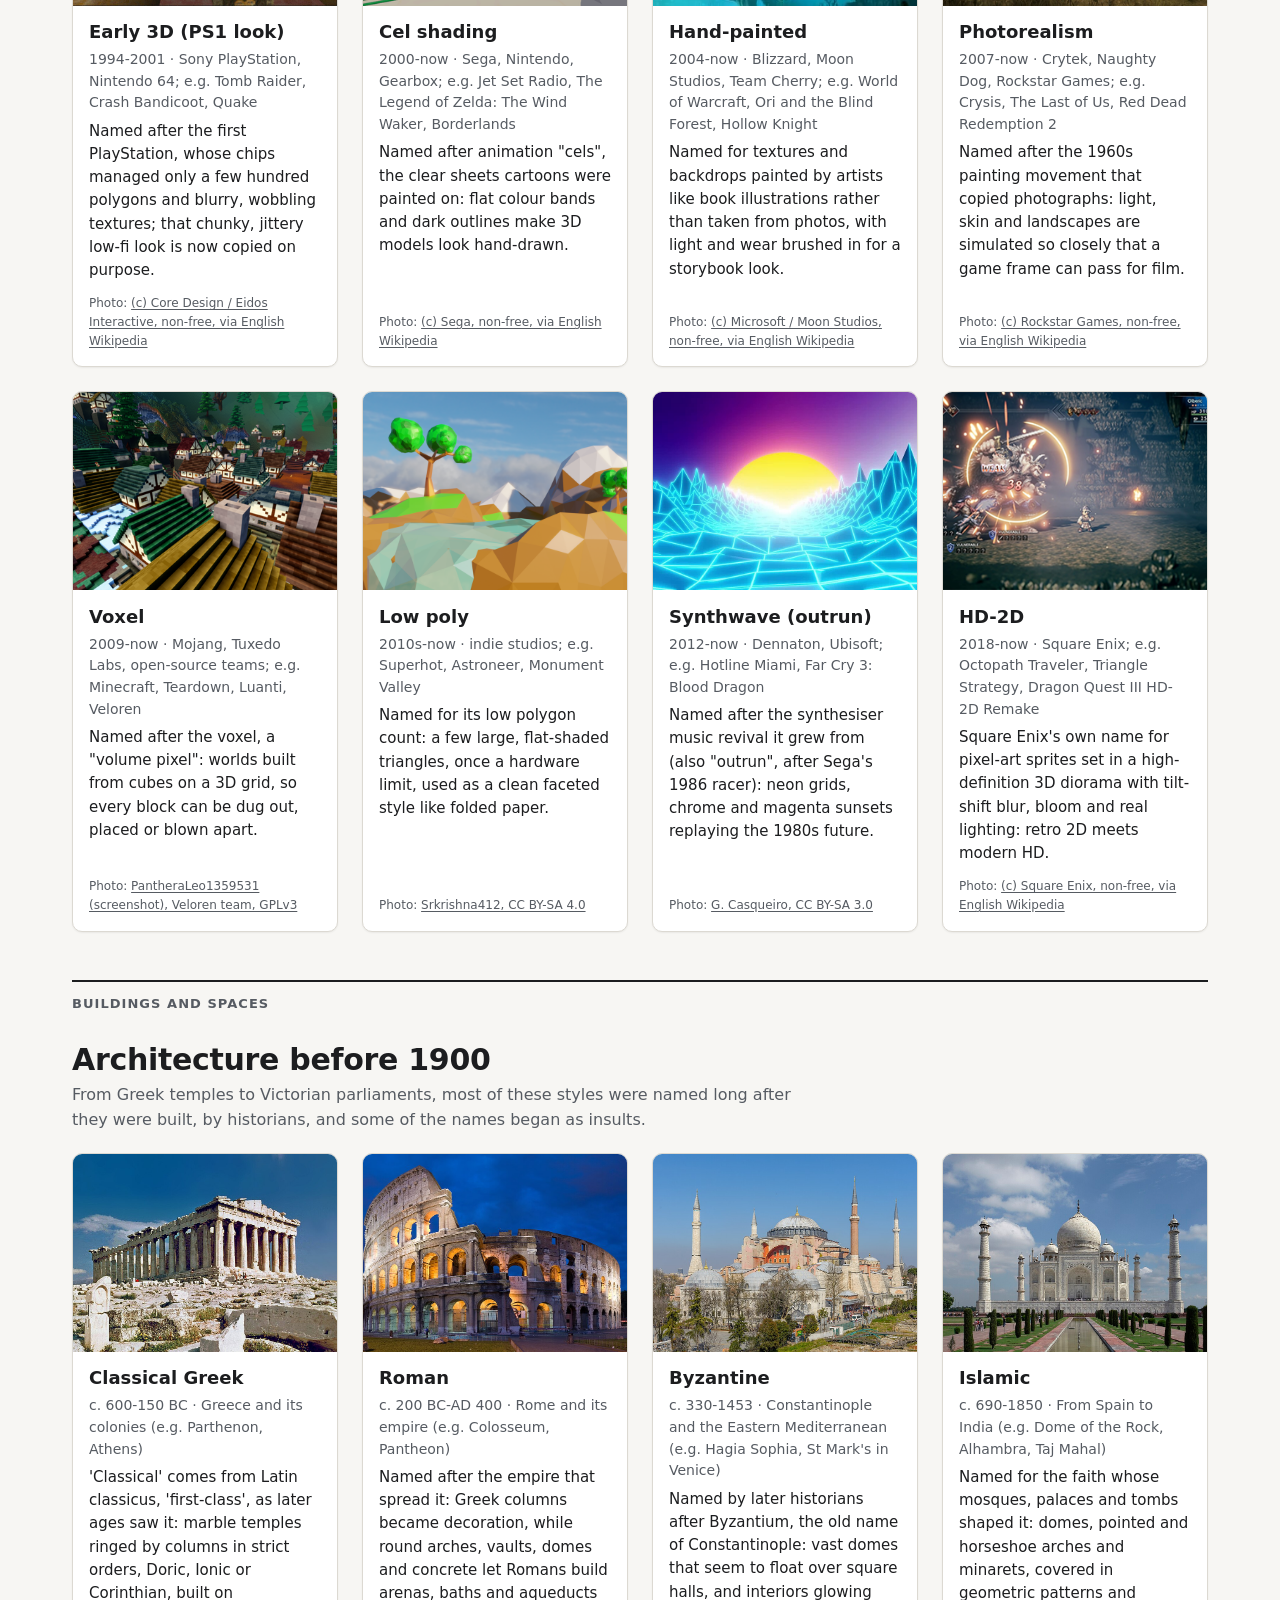
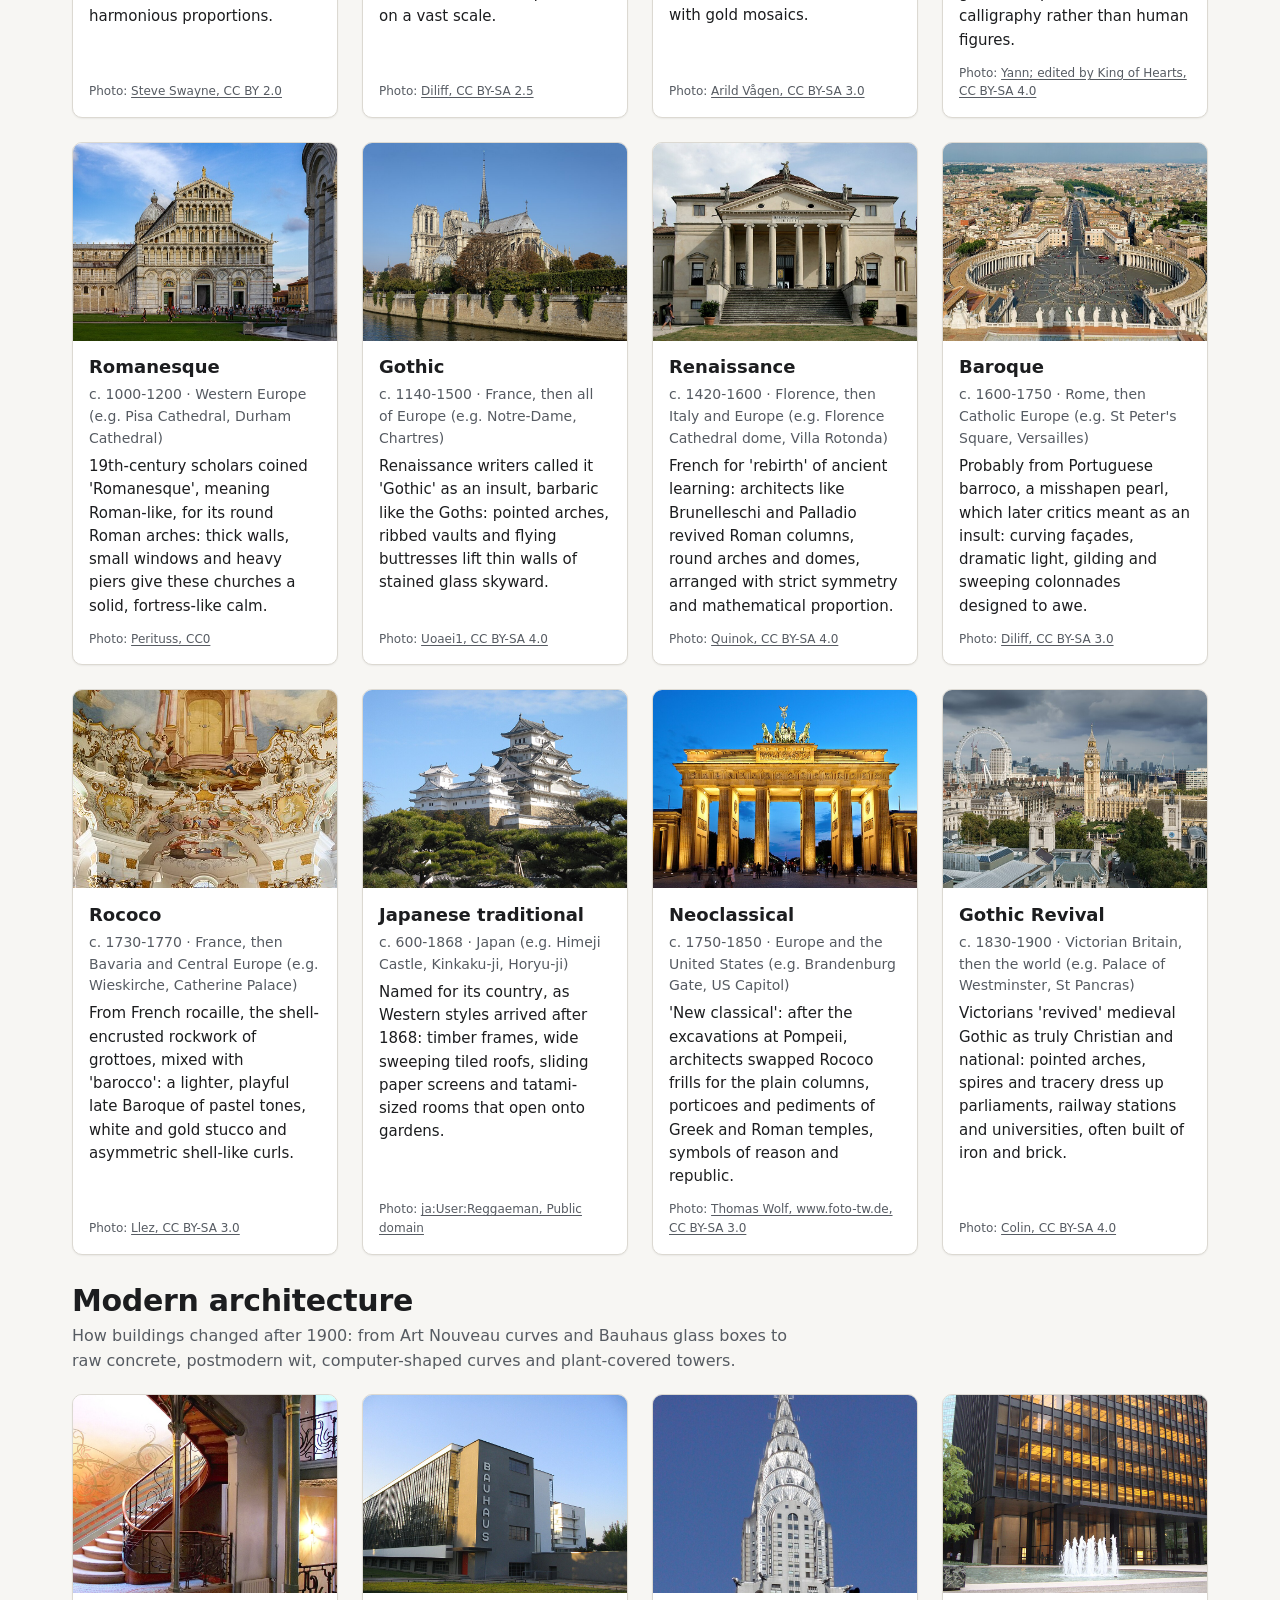
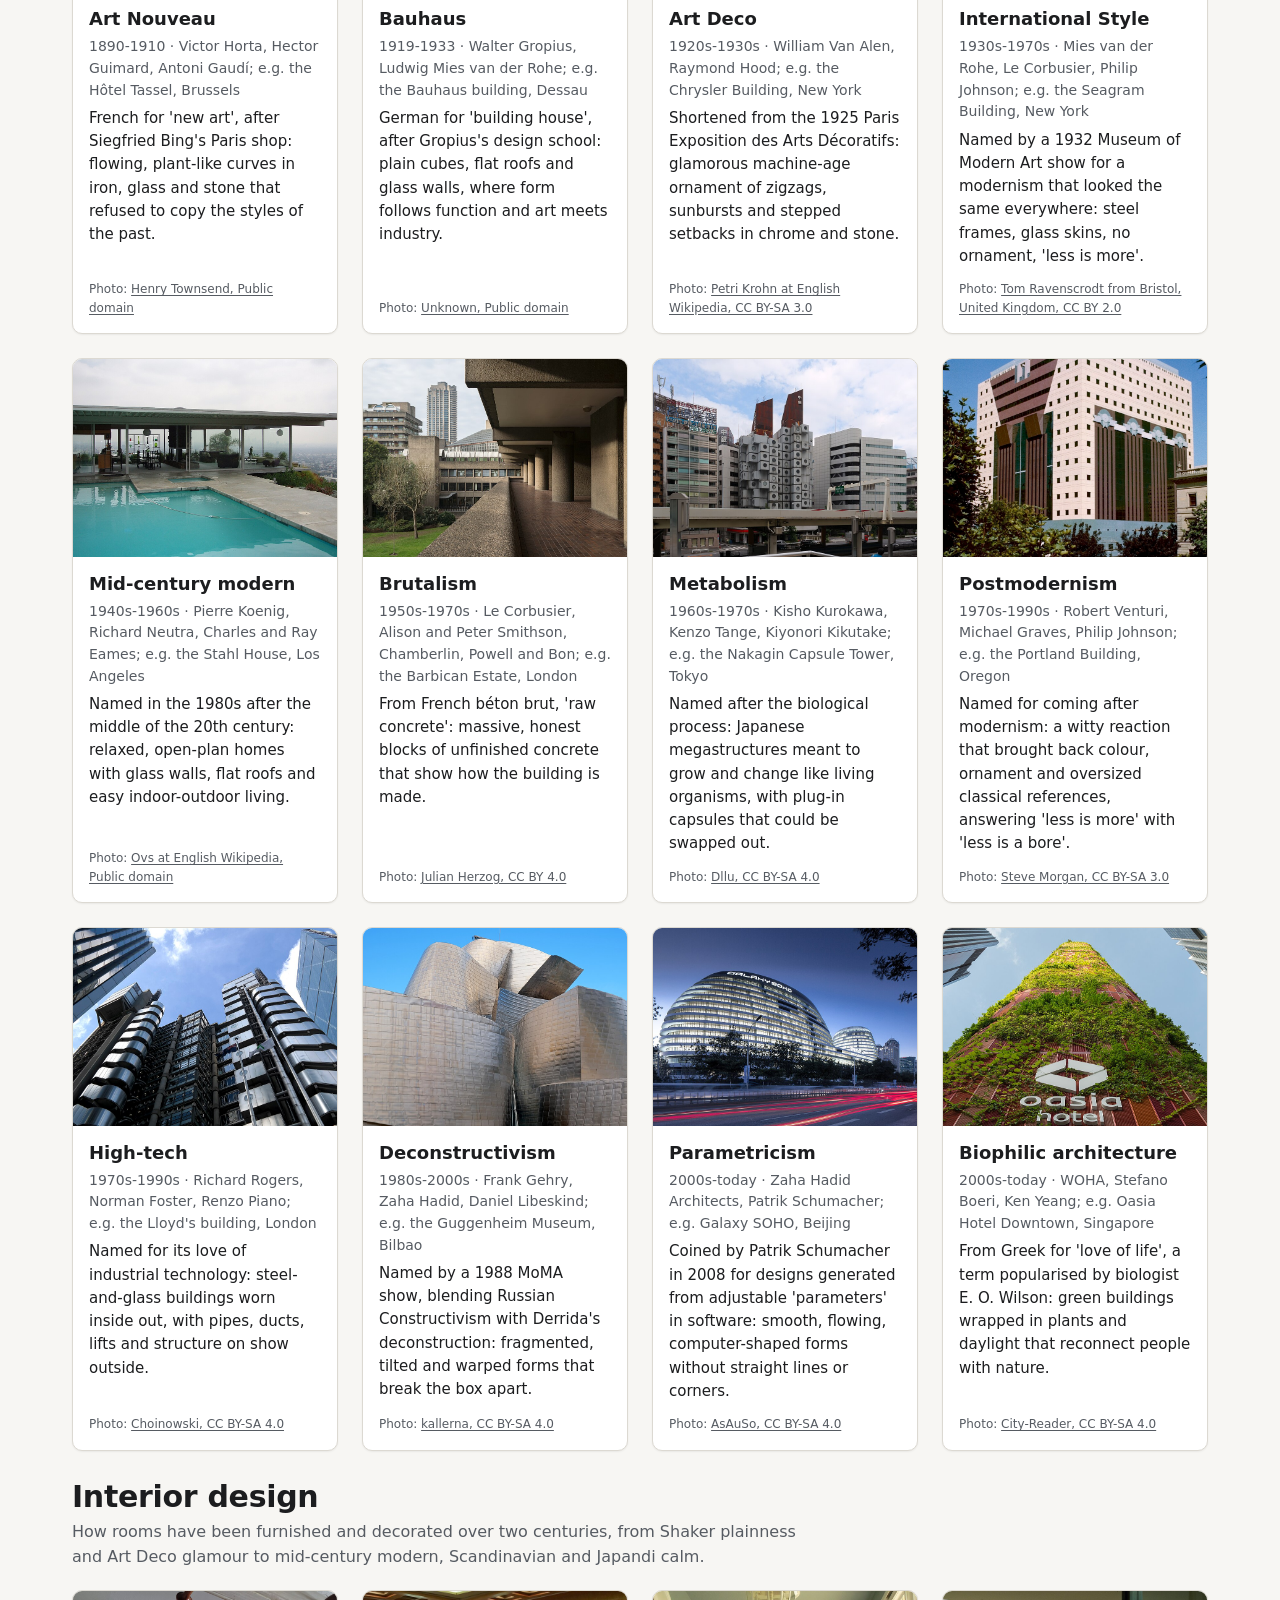
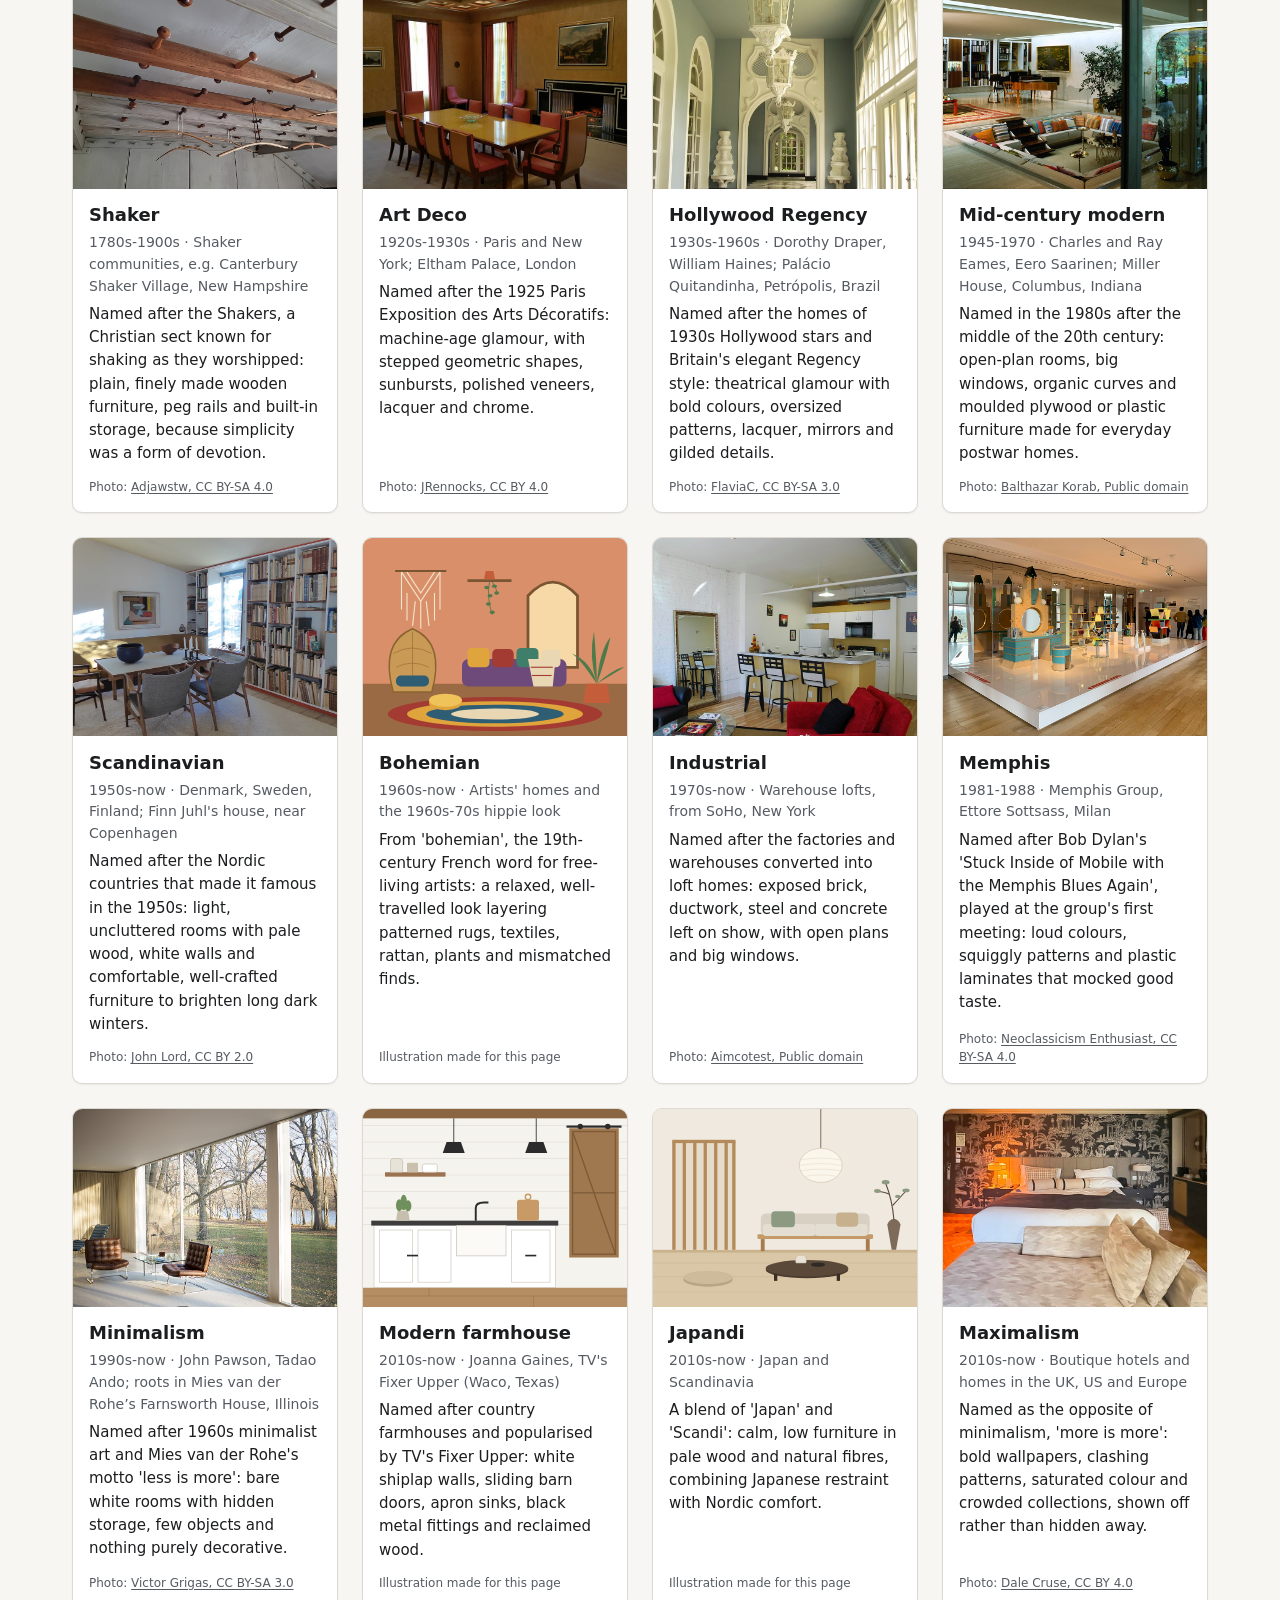
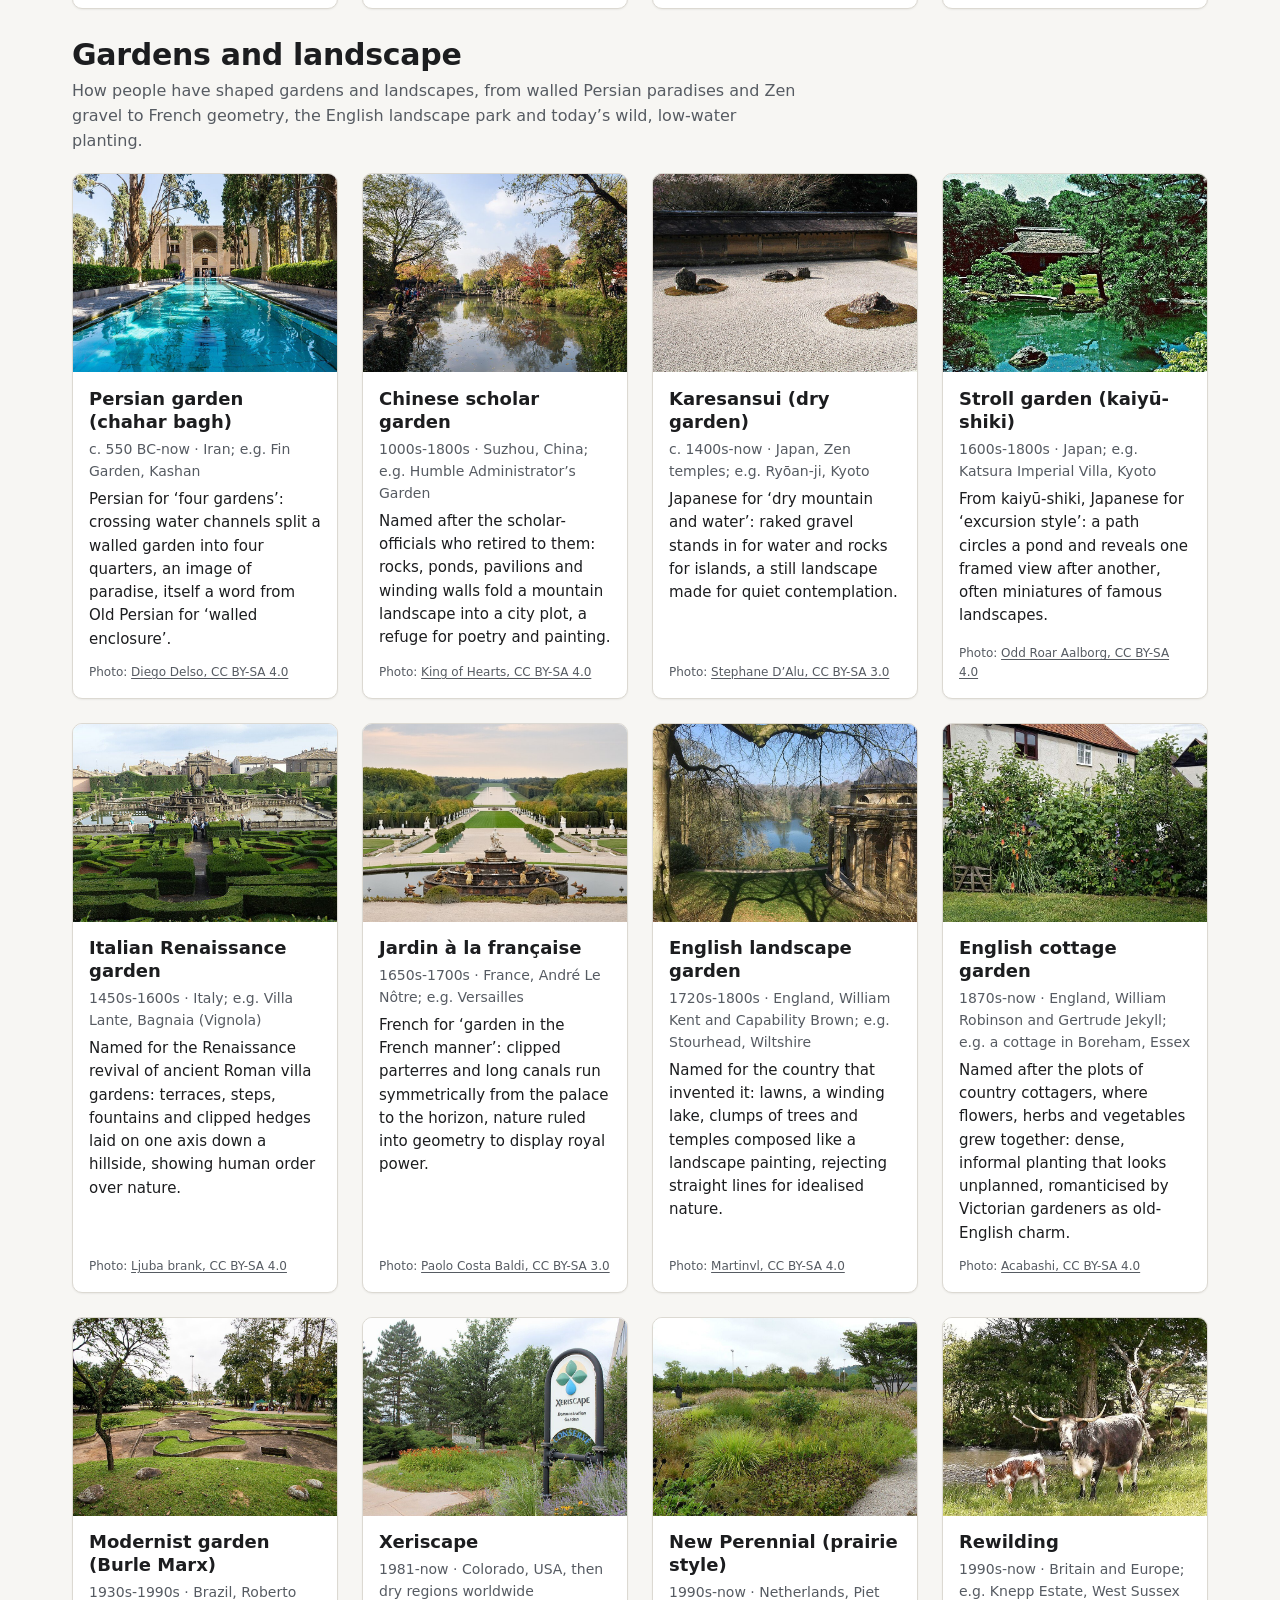
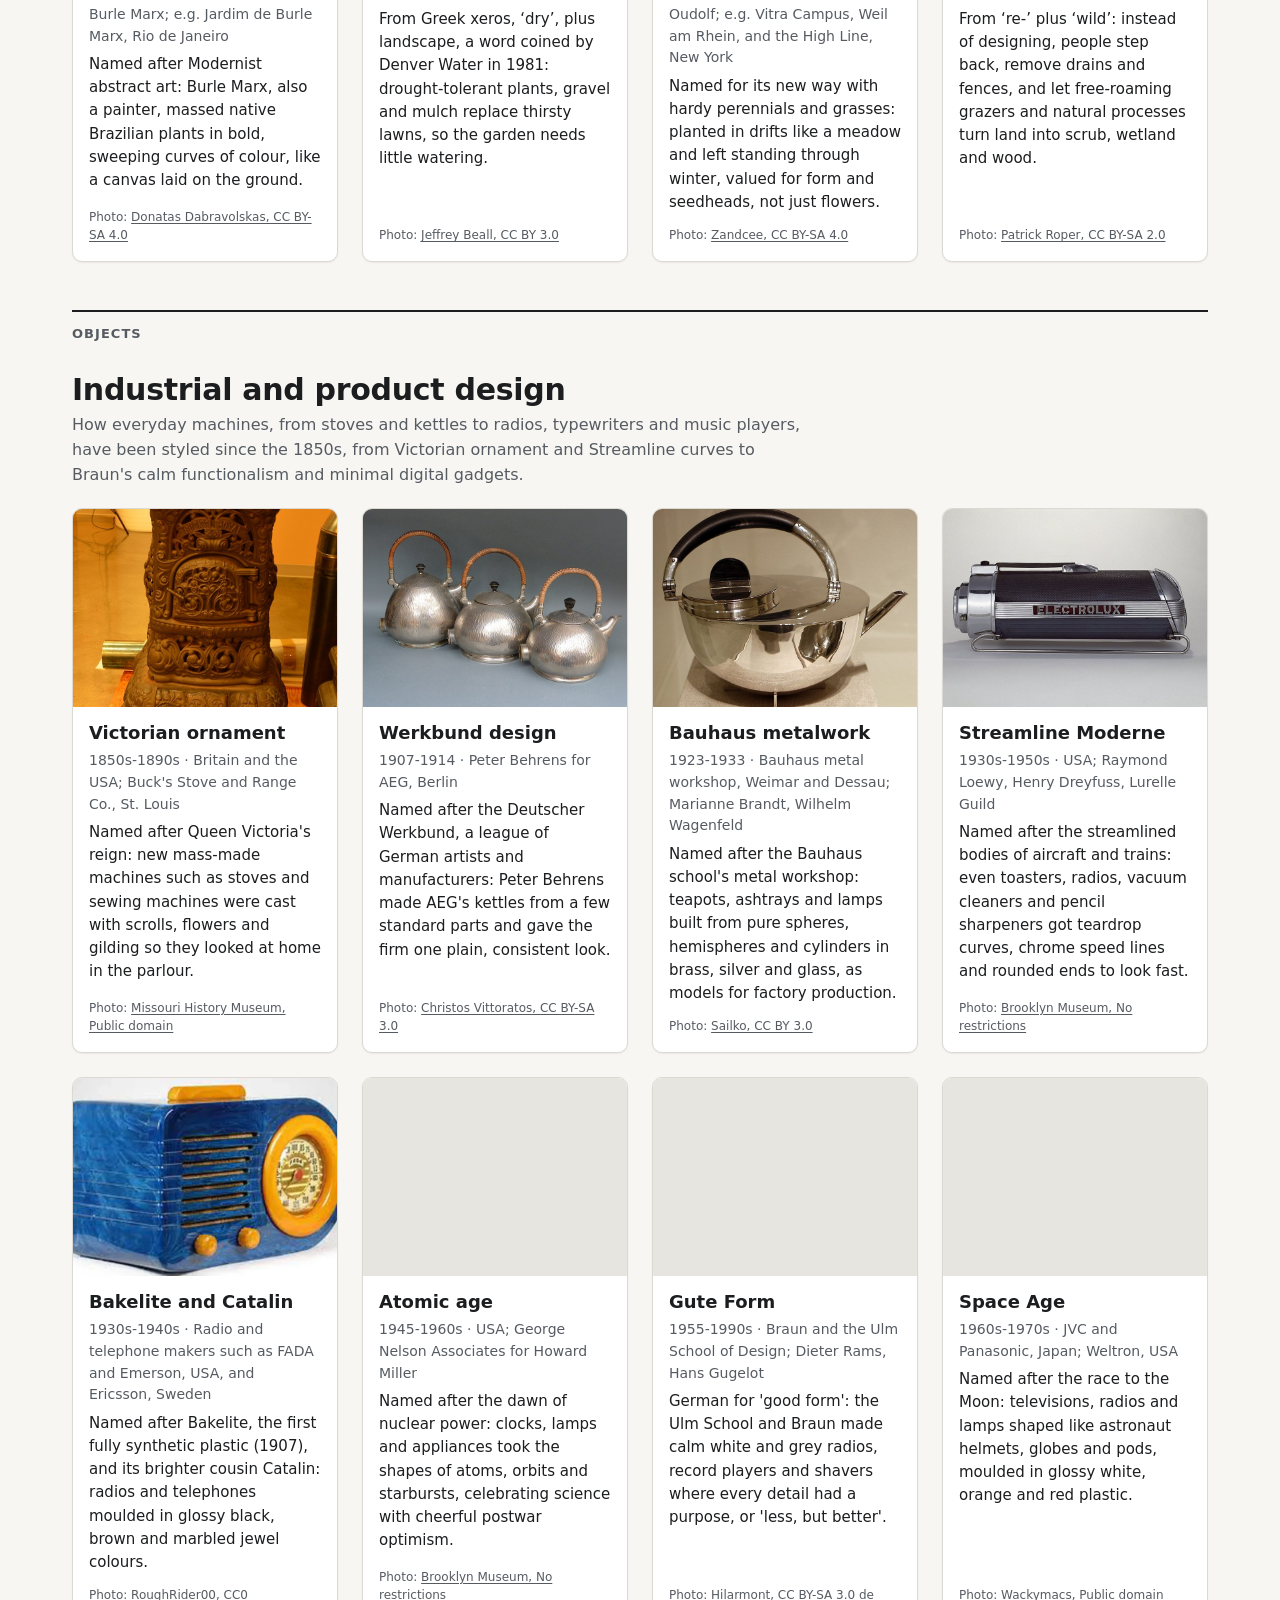
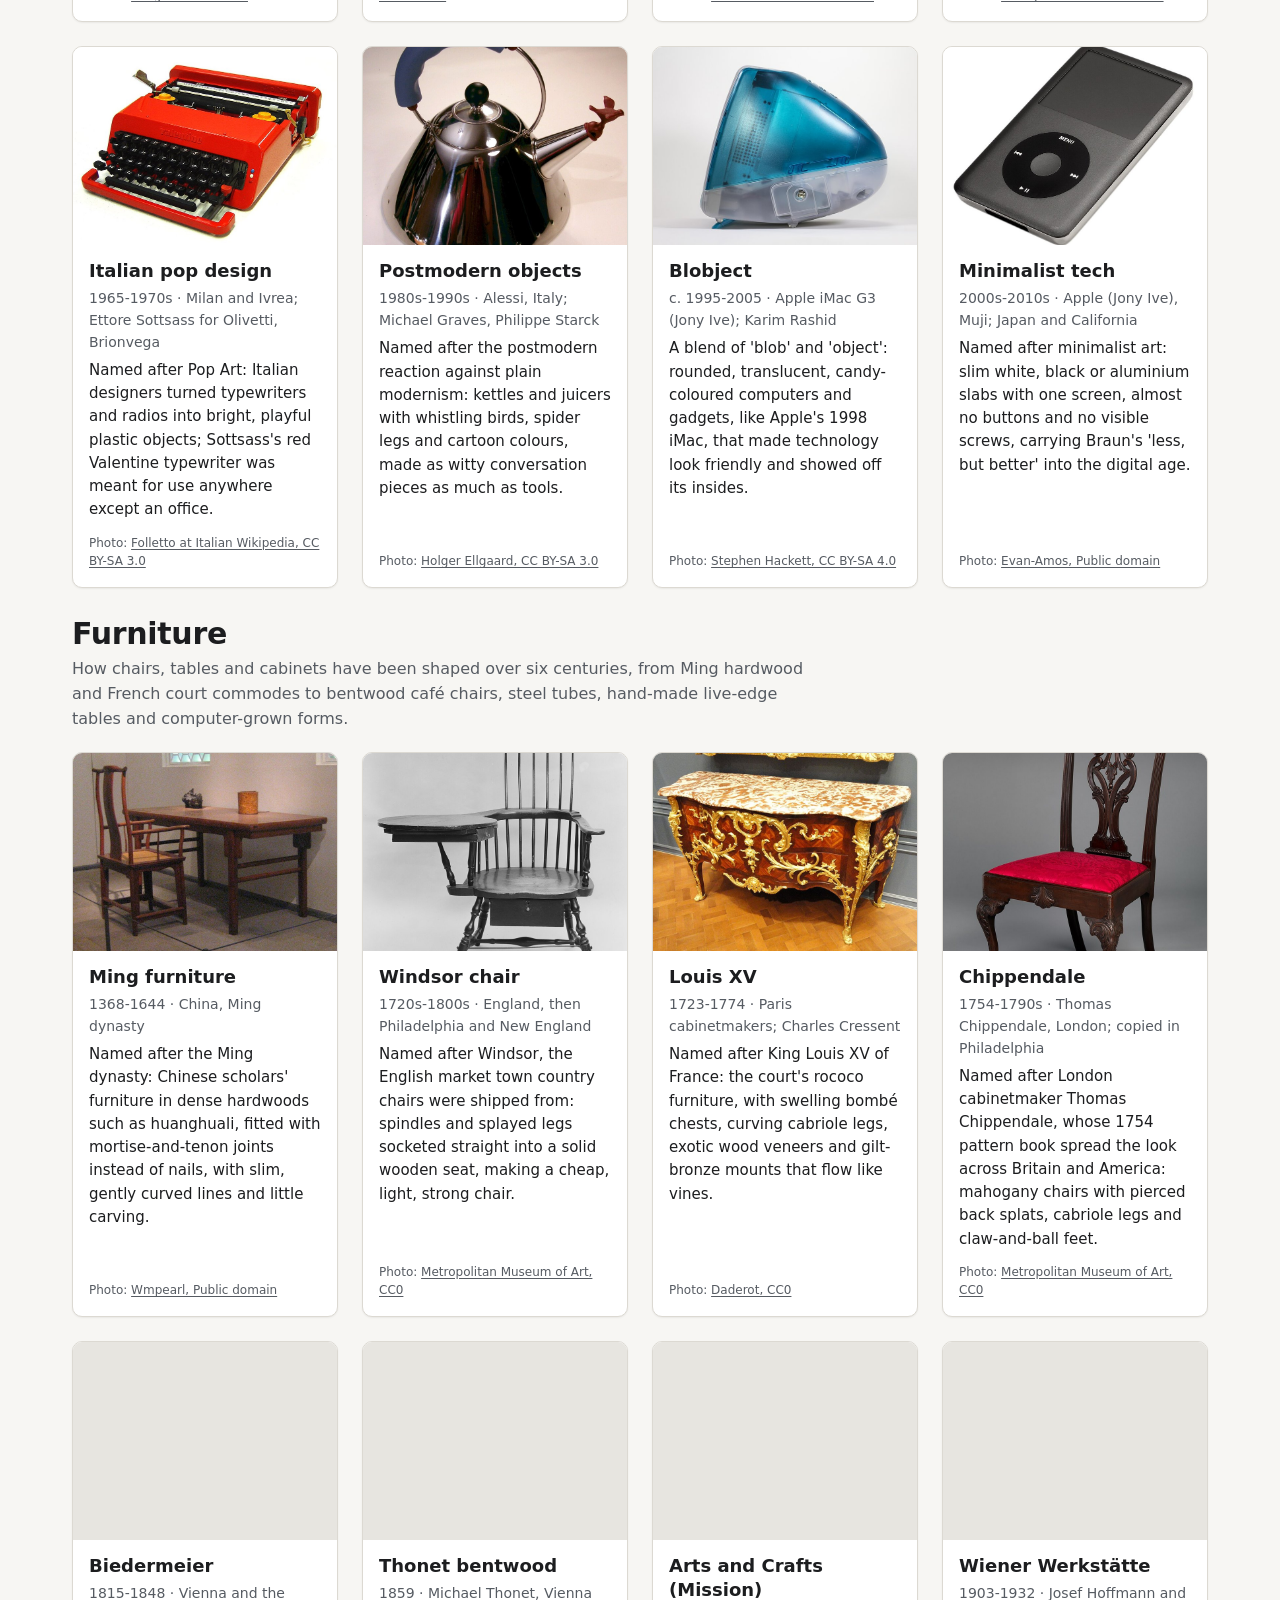
==== commit d259af07: "Link framework demos from cards and add a Completed only filter Co-Authored-By: Claude Opus 5.5 <nor" ====
--- a/index.html
+++ b/index.html
@@ -33,7 +33,8 @@
       <div class="search" role="search">
         <label class="visually-hidden" for="q">Search styles</label>
         <input type="search" id="q" placeholder="Search names, years, makers, places…" autocomplete="off" spellcheck="false">
-        <output id="matches" for="q" aria-live="polite"></output>
+        <output id="matches" for="q completed" aria-live="polite"></output>
+        <label class="toggle"><input type="checkbox" id="completed" autocomplete="off"> Completed only</label>
       </div>
     </div>
   </div>
--- a/style-frameworks.css
+++ b/style-frameworks.css
@@ -180,12 +180,13 @@
 .search {
   flex: 1 1 100%;
   display: flex;
+  flex-wrap: wrap;
   align-items: center;
-  gap: 0.75rem;
-}
-
-.search input {
-  flex: 1 1 auto;
+  gap: 0.4rem 0.75rem;
+}
+
+.search input[type="search"] {
+  flex: 1 1 12rem;
   min-width: 0;
   max-width: 28rem;
   padding: 0.45rem 0.75rem;
@@ -197,11 +198,29 @@
 }
 .search input::placeholder { color: var(--muted); opacity: 1; }
 
+/* Room for the longest count, so the toggle doesn't jump as you type. */
 #matches {
+  min-width: 5.5rem;
   font-size: 0.875rem;
   color: var(--muted);
   white-space: nowrap;
   font-variant-numeric: tabular-nums;
+}
+
+.toggle {
+  display: inline-flex;
+  align-items: center;
+  gap: 0.4rem;
+  font-size: 0.875rem;
+  white-space: nowrap;
+  cursor: pointer;
+}
+.toggle input {
+  width: 1rem;
+  height: 1rem;
+  margin: 0;
+  accent-color: var(--accent);
+  cursor: pointer;
 }
 
 /* Wide screens: groups stacked on the left, search on the right. */
@@ -221,6 +240,9 @@
   }
   .menu ul { flex-wrap: wrap; }
   .search { flex: 0 0 19rem; }
+  /* The search box gets the full width; the toggle and the count go underneath. */
+  .search input[type="search"] { flex-basis: 100%; }
+  #matches { order: 1; }
 }
 
 /* Sections */
@@ -346,6 +368,38 @@
   font-size: 1.125rem;
   line-height: 1.3;
 }
+
+/* Styles with a finished framework: a badge by the name and a link to the demo. */
+.card-title {
+  display: flex;
+  flex-wrap: wrap;
+  align-items: center;
+  gap: 0.25rem 0.5rem;
+}
+
+.badge {
+  padding: 0.1rem 0.5rem;
+  font-size: 0.6875rem;
+  font-weight: 650;
+  letter-spacing: 0.06em;
+  text-transform: uppercase;
+  color: var(--accent);
+  border: 1px solid currentColor;
+  border-radius: 999px;
+}
+
+.demo { margin: 0.35rem 0 0; }
+
+.demo a {
+  display: inline-block;
+  padding: 0.35rem 0.85rem;
+  font-size: 0.875rem;
+  font-weight: 600;
+  text-decoration: none;
+  border: 1px solid var(--accent);
+  border-radius: 999px;
+}
+.demo a:hover { color: var(--surface); background: var(--accent); }
 
 .meta {
   margin: 0;
